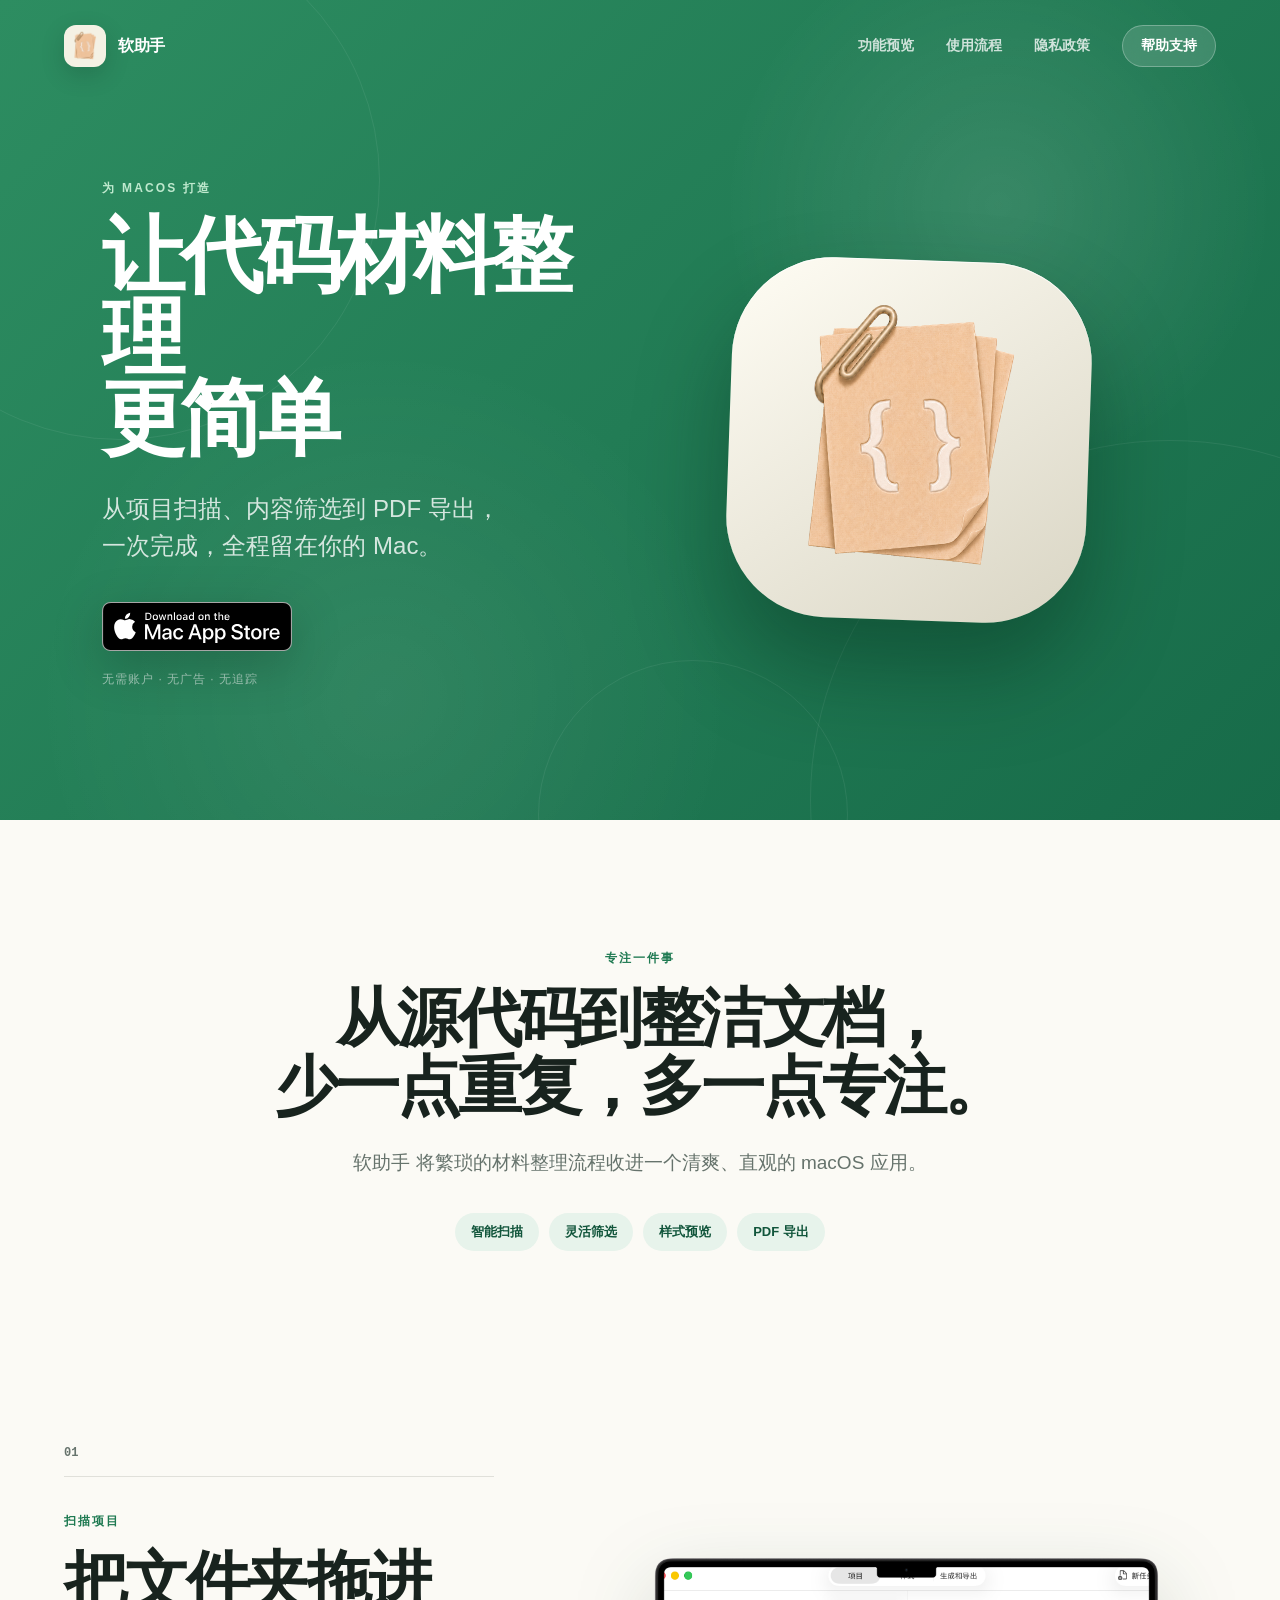
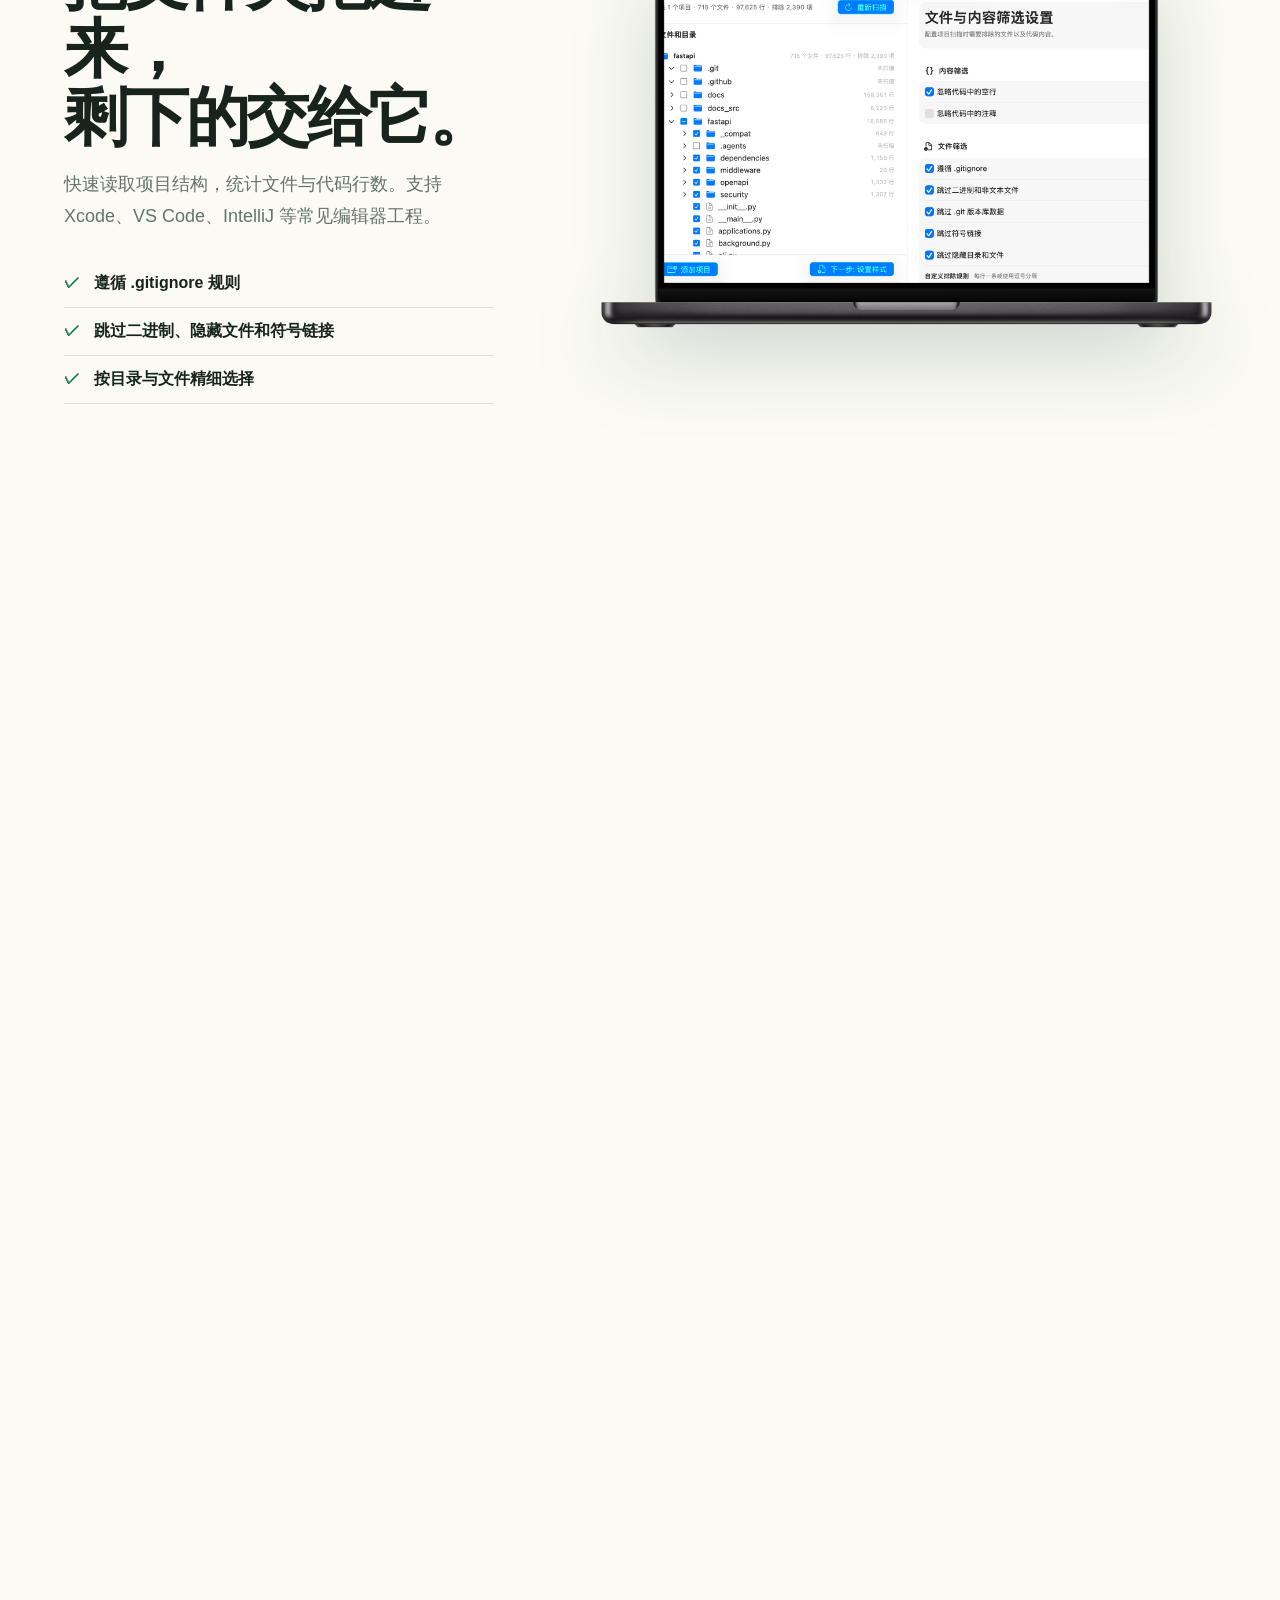
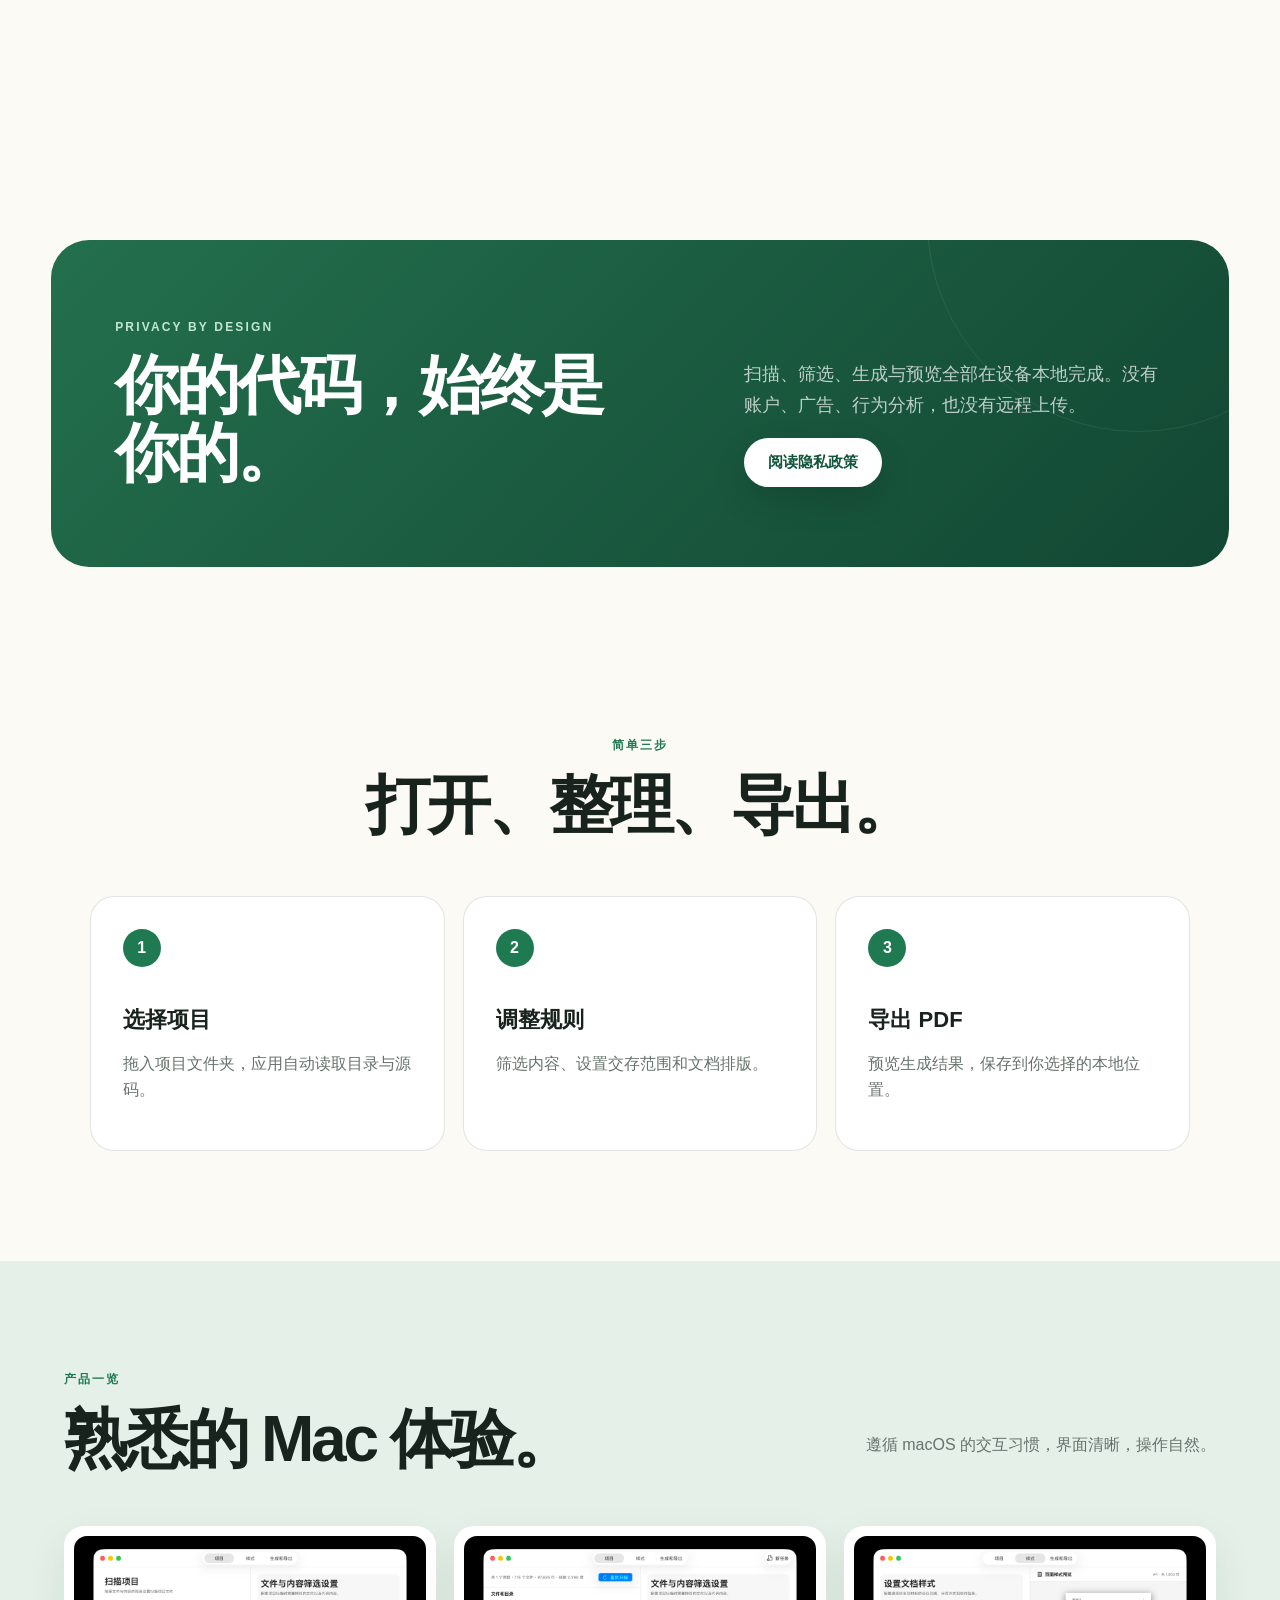
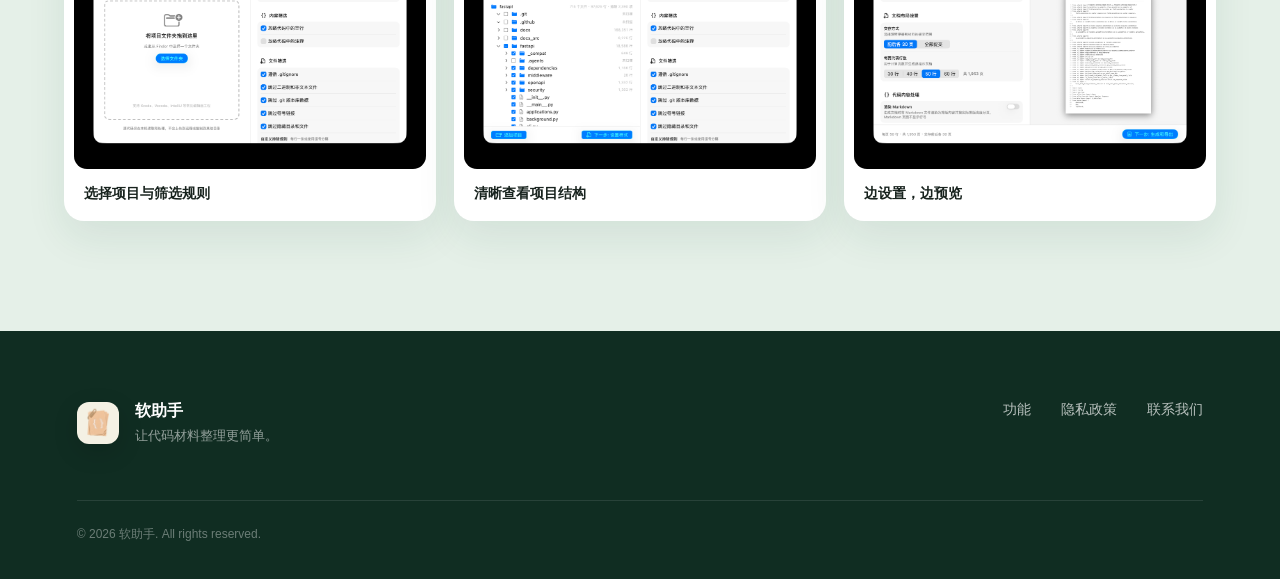
==== index.html @ 882a8e57 "first commit" ====
<!doctype html>
<html lang="zh-CN">
<head>
  <meta charset="utf-8">
  <meta name="viewport" content="width=device-width, initial-scale=1">
  <meta name="description" content="软助手 是一款在 Mac 本地扫描代码项目、整理文档样式并导出 PDF 的效率工具。">
  <meta name="theme-color" content="#1f7a52">
  <title>软助手 — 让代码材料整理更简单</title>
  <link rel="icon" href="assets/app-icon.svg" type="image/svg+xml">
  <link rel="stylesheet" href="styles.css">
</head>
<body>
  <header class="site-header">
    <a class="brand" href="index.html" aria-label="软助手 首页">
      <span class="brand-mark"><img src="assets/app-icon.svg" alt=""></span>
      <span>软助手</span>
    </a>
    <button class="nav-toggle" type="button" aria-expanded="false" aria-controls="site-nav" aria-label="打开导航"><span></span><span></span></button>
    <nav id="site-nav" class="site-nav" aria-label="主导航">
      <a href="#features">功能预览</a>
      <a href="#workflow">使用流程</a>
      <a href="privacy.html">隐私政策</a>
      <a class="nav-cta" href="#experience">帮助支持</a>
    </nav>
  </header>

  <main>
    <section class="hero">
      <div class="orb orb-one"></div><div class="orb orb-two"></div><div class="orb orb-three"></div>
      <div class="hero-copy reveal">
        <p class="eyebrow light">为 macOS 打造</p>
        <h1>让代码材料整理<br>更简单</h1>
        <p class="hero-lead">从项目扫描、内容筛选到 PDF 导出，<br>一次完成，全程留在你的 Mac。</p>
        <div class="hero-actions">
          <span class="app-store-badge" aria-label="Download on the Mac App Store">
            <img src="assets/Download_on_the_Mac_App_Store_Badge_US-UK_RGB_blk_092917.svg" alt="Download on the Mac App Store">
          </span>
        </div>
        <p class="hero-note">无需账户 · 无广告 · 无追踪</p>
      </div>
      <div class="hero-product reveal">
        <div class="icon-stage">
          <img src="assets/app-icon.svg" alt="软助手 App 图标">
        </div>
      </div>
    </section>

    <section class="intro" id="features">
      <p class="eyebrow">专注一件事</p>
      <h2>从源代码到整洁文档，<br>少一点重复，多一点专注。</h2>
      <p>软助手 将繁琐的材料整理流程收进一个清爽、直观的 macOS 应用。</p>
      <div class="pill-row" aria-label="核心能力">
        <span>智能扫描</span><span>灵活筛选</span><span>样式预览</span><span>PDF 导出</span>
      </div>
    </section>

    <section class="feature feature-scan reveal">
      <div class="feature-copy">
        <span class="feature-number">01</span>
        <p class="eyebrow">扫描项目</p>
        <h2>把文件夹拖进来，<br>剩下的交给它。</h2>
        <p>快速读取项目结构，统计文件与代码行数。支持 Xcode、VS Code、IntelliJ 等常见编辑器工程。</p>
        <ul class="check-list">
          <li>遵循 .gitignore 规则</li>
          <li>跳过二进制、隐藏文件和符号链接</li>
          <li>按目录与文件精细选择</li>
        </ul>
      </div>
      <div class="app-shot tilted-right">
        <img class="macbook-frame" src="assets/macbook-pro-space-black.png" alt="" aria-hidden="true" loading="lazy">
        <div class="macbook-screen"><img src="assets/project-tree.png" alt="软助手 项目扫描与文件筛选界面" loading="lazy"></div>
      </div>
    </section>

    <section class="feature feature-style reveal">
      <div class="app-shot tilted-left">
        <img class="macbook-frame" src="assets/macbook-pro-space-black.png" alt="" aria-hidden="true" loading="lazy">
        <div class="macbook-screen"><img src="assets/style-preview.png" alt="软助手 文档样式设置与页面预览界面" loading="lazy"></div>
      </div>
      <div class="feature-copy">
        <span class="feature-number">02</span>
        <p class="eyebrow">设置样式</p>
        <h2>每一页，都按你的方式呈现。</h2>
        <p>设置交存范围、每页代码行数和 Markdown 渲染方式，页面预览会随设置同步更新。</p>
        <div class="mini-grid"><div><b>30 / 40 / 50 / 60</b><span>每页代码行数</span></div><div><b>实时</b><span>页面样式预览</span></div></div>
      </div>
    </section>

    <section class="feature feature-export reveal" id="experience">
      <div class="feature-copy">
        <span class="feature-number">03</span>
        <p class="eyebrow">生成与导出</p>
        <h2>预览确认，<br>然后轻松交付。</h2>
        <p>生成完整文档后逐页检查，自定义文件名与保存位置，把整理好的代码材料导出为 PDF。</p>
        <a class="button button-dark" href="#workflow">查看完整流程</a>
      </div>
      <div class="app-shot tilted-right">
        <img class="macbook-frame" src="assets/macbook-pro-space-black.png" alt="" aria-hidden="true" loading="lazy">
        <div class="macbook-screen"><img src="assets/pdf-export.png" alt="软助手 PDF 预览与导出界面" loading="lazy"></div>
      </div>
    </section>

    <section class="privacy-band reveal">
      <div><p class="eyebrow light">Privacy by design</p><h2>你的代码，始终是你的。</h2></div>
      <div><p>扫描、筛选、生成与预览全部在设备本地完成。没有账户、广告、行为分析，也没有远程上传。</p><a class="button button-light" href="privacy.html">阅读隐私政策</a></div>
    </section>

    <section class="workflow" id="workflow">
      <p class="eyebrow">简单三步</p><h2>打开、整理、导出。</h2>
      <div class="steps">
        <article><span>1</span><h3>选择项目</h3><p>拖入项目文件夹，应用自动读取目录与源码。</p></article>
        <article><span>2</span><h3>调整规则</h3><p>筛选内容、设置交存范围和文档排版。</p></article>
        <article><span>3</span><h3>导出 PDF</h3><p>预览生成结果，保存到你选择的本地位置。</p></article>
      </div>
    </section>

    <section class="gallery reveal">
      <div class="gallery-heading"><div><p class="eyebrow">产品一览</p><h2>熟悉的 Mac 体验。</h2></div><p>遵循 macOS 的交互习惯，界面清晰，操作自然。</p></div>
      <div class="gallery-grid">
        <figure><img src="assets/project-picker.png" alt="项目文件夹选择界面" loading="lazy"><figcaption>选择项目与筛选规则</figcaption></figure>
        <figure><img src="assets/project-tree.png" alt="项目文件树界面" loading="lazy"><figcaption>清晰查看项目结构</figcaption></figure>
        <figure><img src="assets/style-preview.png" alt="文档样式预览界面" loading="lazy"><figcaption>边设置，边预览</figcaption></figure>
      </div>
    </section>
  </main>

  <footer>
    <div class="footer-brand"><span class="brand-mark"><img src="assets/app-icon.svg" alt=""></span><div><b>软助手</b><span>让代码材料整理更简单。</span></div></div>
    <div class="footer-links"><a href="#features">功能</a><a href="privacy.html">隐私政策</a><a href="mailto:请填写开发者联系邮箱">联系我们</a></div>
    <p class="copyright">© 2026 软助手. All rights reserved.</p>
  </footer>
  <script src="script.js"></script>
</body>
</html>
---- styles.css ----
:root{--green:#1f7a52;--green-deep:#11553b;--green-pale:#e7f3eb;--ink:#18231e;--muted:#66736c;--paper:#fbfaf5;--cream:#f2efdf;--line:rgba(24,35,30,.12);--shadow:0 28px 80px rgba(18,53,38,.16)}
*{box-sizing:border-box}html{scroll-behavior:smooth}body{margin:0;color:var(--ink);background:var(--paper);font-family:-apple-system,BlinkMacSystemFont,"SF Pro Display","PingFang SC","Noto Sans SC",sans-serif;-webkit-font-smoothing:antialiased}a{color:inherit;text-decoration:none}img{display:block;max-width:100%}.site-header{position:absolute;z-index:20;top:0;left:0;width:100%;height:92px;padding:0 max(5vw,28px);display:flex;align-items:center;justify-content:space-between;color:#fff}.brand{display:flex;align-items:center;gap:12px;font-weight:750;letter-spacing:-.02em}.brand-mark{width:42px;height:42px;border-radius:12px;background:#f4f1e4;display:grid;place-items:center;box-shadow:0 8px 24px rgba(0,0,0,.15);overflow:hidden}.brand-mark img{width:38px;height:38px}.site-nav{display:flex;align-items:center;gap:32px;font-size:14px;font-weight:600}.site-nav>a:not(.nav-cta){opacity:.78;transition:.2s}.site-nav>a:hover{opacity:1}.nav-cta{padding:11px 18px;background:rgba(255,255,255,.14);border:1px solid rgba(255,255,255,.28);border-radius:999px;backdrop-filter:blur(10px)}.nav-toggle{display:none;background:none;border:0;padding:8px}.nav-toggle span{display:block;width:24px;height:2px;margin:6px;background:currentColor}.hero{min-height:820px;position:relative;overflow:hidden;background:linear-gradient(135deg,#2d8d61,#176b49);color:#fff;display:grid;grid-template-columns:1fr 1fr;align-items:center;padding:145px max(8vw,40px) 85px}.hero:before{content:"";position:absolute;inset:0;background:radial-gradient(circle at 78% 25%,rgba(255,255,255,.12),transparent 24%),radial-gradient(circle at 30% 85%,rgba(255,255,255,.08),transparent 32%);opacity:.9}.orb{position:absolute;border:1px solid rgba(255,255,255,.07);border-radius:50%}.orb-one{width:520px;height:520px;left:-140px;top:-80px}.orb-two{width:720px;height:720px;right:-250px;bottom:-340px}.orb-three{width:310px;height:310px;left:42%;bottom:-150px}.hero-copy,.hero-product{position:relative;z-index:2}.eyebrow{text-transform:uppercase;letter-spacing:.18em;color:var(--green);font-size:12px;font-weight:800;margin:0 0 18px}.eyebrow.light{color:#bfe9ce}.hero h1{font-size:clamp(58px,6.5vw,96px);line-height:.98;letter-spacing:-.065em;margin:0 0 30px}.hero-lead{font-size:clamp(18px,2vw,24px);line-height:1.55;color:rgba(255,255,255,.8);margin:0}.hero-actions{display:flex;align-items:center;gap:24px;margin-top:38px}.button{display:inline-flex;align-items:center;justify-content:center;padding:15px 24px;border-radius:999px;font-size:15px;font-weight:750;transition:transform .2s,box-shadow .2s}.button:hover{transform:translateY(-2px)}.button-light{background:#fff;color:var(--green-deep);box-shadow:0 14px 34px rgba(0,0,0,.13)}.button-dark{background:var(--ink);color:#fff;margin-top:28px}.text-link{font-weight:700}.hero-note{margin-top:20px;font-size:12px;letter-spacing:.08em;color:rgba(255,255,255,.55)}.hero-product{min-height:510px;display:grid;place-items:center}.icon-stage{width:min(32vw,360px);aspect-ratio:1;border-radius:28%;background:linear-gradient(145deg,#fffdf4,#d9d5c4);box-shadow:0 50px 90px rgba(0,38,20,.38),inset 0 1px 0 rgba(255,255,255,.8);overflow:hidden;transform:rotate(2deg)}.icon-stage img{width:100%;height:100%;object-fit:cover}.floating-card{position:absolute;background:rgba(255,255,255,.92);color:var(--ink);padding:16px 20px;border-radius:16px;box-shadow:0 18px 50px rgba(0,38,20,.25);backdrop-filter:blur(12px);display:flex;flex-direction:column;gap:4px}.floating-card b{font-size:14px}.floating-card span{font-size:12px;color:var(--muted)}.card-one{left:1%;top:16%}.card-two{right:-2%;bottom:13%}.intro{text-align:center;padding:130px 24px 90px;max-width:1000px;margin:auto}.intro h2,.feature h2,.workflow h2,.gallery h2,.privacy-band h2{font-size:clamp(38px,5vw,68px);line-height:1.06;letter-spacing:-.05em;margin:0}.intro>p:not(.eyebrow){max-width:650px;margin:26px auto;color:var(--muted);font-size:19px;line-height:1.7}.pill-row{display:flex;justify-content:center;gap:10px;flex-wrap:wrap;margin-top:34px}.pill-row span{padding:10px 16px;background:var(--green-pale);border-radius:999px;color:var(--green-deep);font-size:13px;font-weight:700}.feature{max-width:1440px;margin:0 auto;padding:105px max(5vw,35px);display:grid;grid-template-columns:.82fr 1.18fr;gap:8vw;align-items:center;overflow:hidden}.feature-style{grid-template-columns:1.18fr .82fr;background:#f1eee2;max-width:none;padding-left:max(5vw,calc((100vw - 1440px)/2 + 5vw));padding-right:max(5vw,calc((100vw - 1440px)/2 + 5vw))}.feature-copy{max-width:520px}.feature-number{font:600 12px ui-monospace,monospace;color:var(--muted);display:block;border-bottom:1px solid var(--line);padding-bottom:16px;margin-bottom:36px}.feature-copy>p:not(.eyebrow){color:var(--muted);font-size:18px;line-height:1.75}.check-list{list-style:none;padding:0;margin:28px 0 0}.check-list li{padding:13px 0 13px 30px;border-bottom:1px solid var(--line);font-weight:650;position:relative}.check-list li:before{content:"✓";position:absolute;left:0;color:var(--green);font-weight:900}.app-shot{border-radius:28px;overflow:hidden;box-shadow:var(--shadow);background:#000}.app-shot img{width:100%}.tilted-right{transform:perspective(1400px) rotateY(-5deg) rotateZ(1deg)}.tilted-left{transform:perspective(1400px) rotateY(5deg) rotateZ(-1deg)}.mini-grid{display:grid;grid-template-columns:1fr 1fr;gap:12px;margin-top:28px}.mini-grid div{background:rgba(255,255,255,.65);border:1px solid rgba(24,35,30,.06);border-radius:18px;padding:20px}.mini-grid b,.mini-grid span{display:block}.mini-grid b{font-size:18px}.mini-grid span{color:var(--muted);font-size:13px;margin-top:6px}.privacy-band{margin:60px max(4vw,20px);border-radius:38px;background:linear-gradient(135deg,#236f4d,#124733);color:#fff;padding:80px max(5vw,40px);display:grid;grid-template-columns:1fr .8fr;gap:8vw;align-items:end;position:relative;overflow:hidden}.privacy-band:after{content:"";position:absolute;width:420px;height:420px;border:1px solid rgba(255,255,255,.08);border-radius:50%;right:-120px;top:-230px}.privacy-band p:not(.eyebrow){color:rgba(255,255,255,.72);font-size:18px;line-height:1.7}.workflow{padding:110px max(7vw,30px);text-align:center}.steps{display:grid;grid-template-columns:repeat(3,1fr);gap:18px;margin:56px auto 0;max-width:1180px}.steps article{text-align:left;padding:32px;border:1px solid var(--line);border-radius:24px;background:#fff}.steps article>span{display:grid;place-items:center;width:38px;height:38px;border-radius:50%;background:var(--green);color:#fff;font-weight:800}.steps h3{font-size:22px;margin:38px 0 10px}.steps p{color:var(--muted);line-height:1.6}.gallery{padding:110px max(5vw,30px);background:#e5f0e8}.gallery-heading{max-width:1320px;margin:auto;display:flex;justify-content:space-between;align-items:end;gap:40px}.gallery-heading>p{max-width:360px;color:var(--muted);line-height:1.7}.gallery-grid{max-width:1320px;margin:52px auto 0;display:grid;grid-template-columns:repeat(3,1fr);gap:18px}.gallery figure{margin:0;background:#fff;padding:10px;border-radius:20px;box-shadow:0 16px 40px rgba(25,83,57,.09)}.gallery figure img{border-radius:13px;background:#000}.gallery figcaption{padding:16px 10px 8px;font-weight:700;font-size:14px}footer{background:#102d22;color:#fff;padding:70px max(6vw,30px) 36px;display:grid;grid-template-columns:1fr auto;gap:55px;align-items:start}.footer-brand{display:flex;align-items:center;gap:16px}.footer-brand div{display:flex;flex-direction:column;gap:5px}.footer-brand div span{color:rgba(255,255,255,.55);font-size:13px}.footer-links{display:flex;gap:30px;color:rgba(255,255,255,.7);font-size:14px}.copyright{grid-column:1/-1;border-top:1px solid rgba(255,255,255,.1);padding-top:25px;margin:0;color:rgba(255,255,255,.38);font-size:12px}.reveal{opacity:0;transform:translateY(22px);transition:opacity .7s ease,transform .7s ease}.reveal.visible{opacity:1;transform:none}
.privacy-page{background:#f0eee5}.solid-header{position:relative;background:#174f39}.back-link{font-size:14px;font-weight:700;opacity:.8}.policy-hero{background:linear-gradient(135deg,#236f4d,#124733);color:#fff;padding:100px max(8vw,30px) 150px}.policy-hero h1{font-size:clamp(52px,7vw,92px);line-height:1;letter-spacing:-.06em;margin:0}.policy-hero>p:last-child{font-size:19px;color:rgba(255,255,255,.68);margin-top:26px}.policy-card{max-width:900px;margin:-75px auto 100px;background:#fff;border-radius:30px;padding:clamp(32px,7vw,80px);box-shadow:0 24px 80px rgba(24,50,39,.13)}.policy-card header{border-bottom:1px solid var(--line);padding-bottom:40px;margin-bottom:40px}.policy-card h2{font-size:clamp(42px,6vw,68px);margin:0;letter-spacing:-.05em}.updated{color:var(--muted)}.policy-card>p,.policy-card section p,.policy-card li{font-size:16px;line-height:1.9;color:#536059}.policy-card section{padding-top:30px;margin-top:30px;border-top:1px solid var(--line)}.policy-card h3{font-size:23px;display:flex;align-items:center;gap:14px}.policy-card h3 span{display:grid;place-items:center;width:34px;height:34px;background:var(--green-pale);color:var(--green);border-radius:10px;font-size:14px}.policy-card li{margin:5px 0}.contact-line{padding:18px 20px;background:var(--green-pale);border-radius:14px;color:var(--green-deep)!important}.contact-line span{font-weight:700}.policy-footer{display:flex;padding-top:32px}.policy-footer p{margin:0;color:rgba(255,255,255,.45);font-size:12px}.policy-footer a{font-weight:700;font-size:14px}
@media(max-width:900px){.site-header{height:76px}.site-nav{position:absolute;display:none;top:68px;left:20px;right:20px;padding:20px;background:#fff;color:var(--ink);border-radius:18px;box-shadow:var(--shadow);flex-direction:column;align-items:stretch;gap:0}.site-nav.open{display:flex}.site-nav a{padding:13px}.nav-toggle{display:block;color:inherit}.hero{grid-template-columns:1fr;text-align:center;padding-top:130px}.hero-actions{justify-content:center}.hero-product{min-height:390px}.icon-stage{width:min(62vw,300px)}.floating-card{text-align:left}.card-one{left:3%}.card-two{right:2%}.feature,.feature-style{grid-template-columns:1fr;padding:80px 24px;gap:55px}.feature-style .app-shot{order:2}.feature-copy{max-width:none}.tilted-right,.tilted-left{transform:none}.privacy-band{grid-template-columns:1fr;padding:58px 28px}.steps,.gallery-grid{grid-template-columns:1fr}.gallery-heading{align-items:start;flex-direction:column}.gallery-grid{max-width:650px}footer{grid-template-columns:1fr}.copyright{grid-column:1}.policy-hero{padding-top:80px}.policy-card{margin-left:18px;margin-right:18px}.policy-footer{flex-direction:row}}
@media(max-width:560px){.brand span:last-child{font-size:14px}.brand-mark{width:36px;height:36px}.hero{min-height:760px;padding-left:20px;padding-right:20px}.hero h1{font-size:52px}.hero-lead br{display:none}.hero-actions{flex-direction:column;gap:18px}.hero-product{min-height:340px}.floating-card{padding:12px 14px}.card-one{top:7%;left:0}.card-two{bottom:6%;right:0}.intro{padding-top:90px}.intro h2,.feature h2,.workflow h2,.gallery h2,.privacy-band h2{font-size:40px}.mini-grid{grid-template-columns:1fr}.footer-links{flex-direction:column;gap:14px}.policy-hero h1{font-size:50px}}
@media(prefers-reduced-motion:reduce){html{scroll-behavior:auto}.reveal{opacity:1;transform:none;transition:none}.button{transition:none}}
.app-store-badge{display:inline-block;width:190px;filter:drop-shadow(0 14px 24px rgba(0,0,0,.2));user-select:none}.app-store-badge img{width:100%;height:auto}
.app-shot{position:relative;aspect-ratio:3860/2540;overflow:visible;border-radius:0;background:transparent;box-shadow:none;filter:drop-shadow(0 28px 40px rgba(18,53,38,.18))}.app-shot .macbook-frame{position:absolute;z-index:2;inset:0;width:100%;height:100%;object-fit:contain;pointer-events:none}.macbook-screen{position:absolute;z-index:1;left:9.95%;top:9.75%;width:80.15%;height:84.05%;overflow:hidden;border-radius:1.5% 1.5% .6% .6%;background:#000}.app-shot .macbook-screen img{position:absolute;left:50%;top:50%;width:100%;height:100%;max-width:none;object-fit:cover;transform:translate(-50%,-50%) scale(1.13)}.app-shot.tilted-right,.app-shot.tilted-left{transform:none}
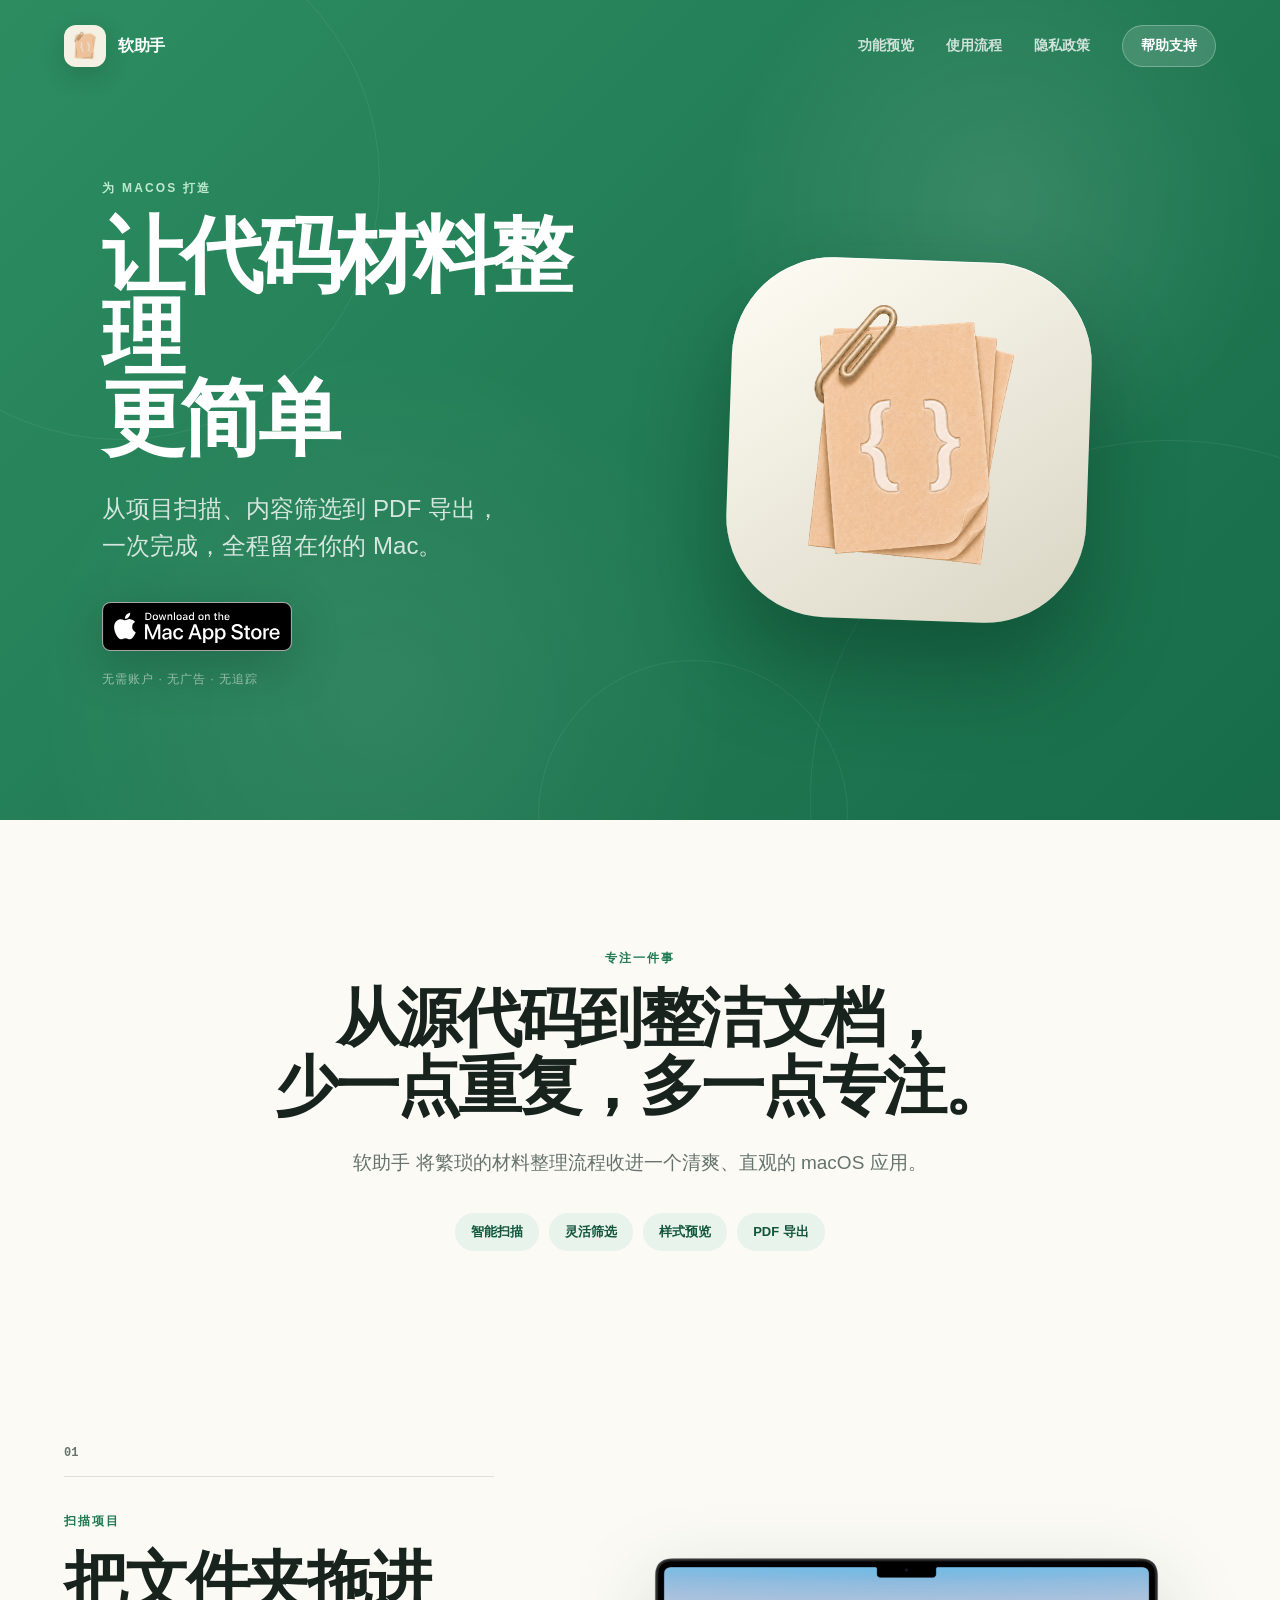
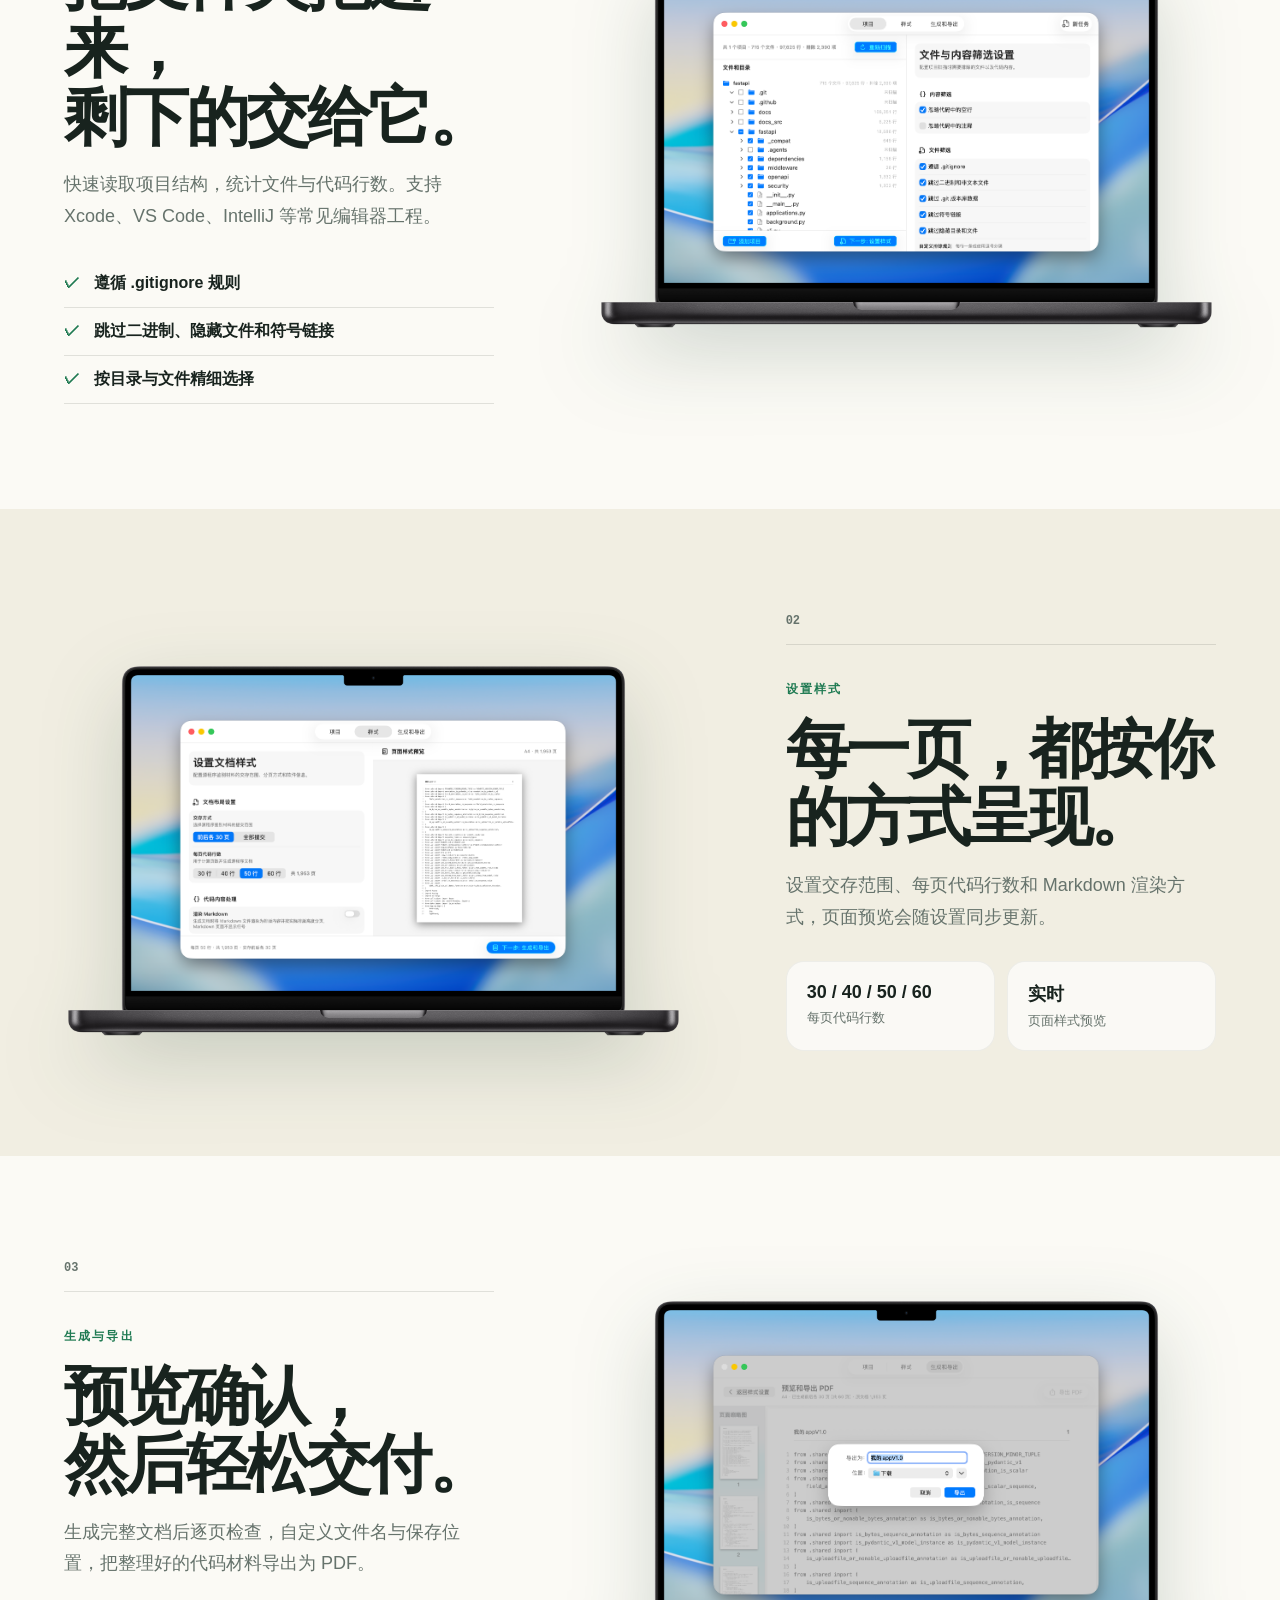
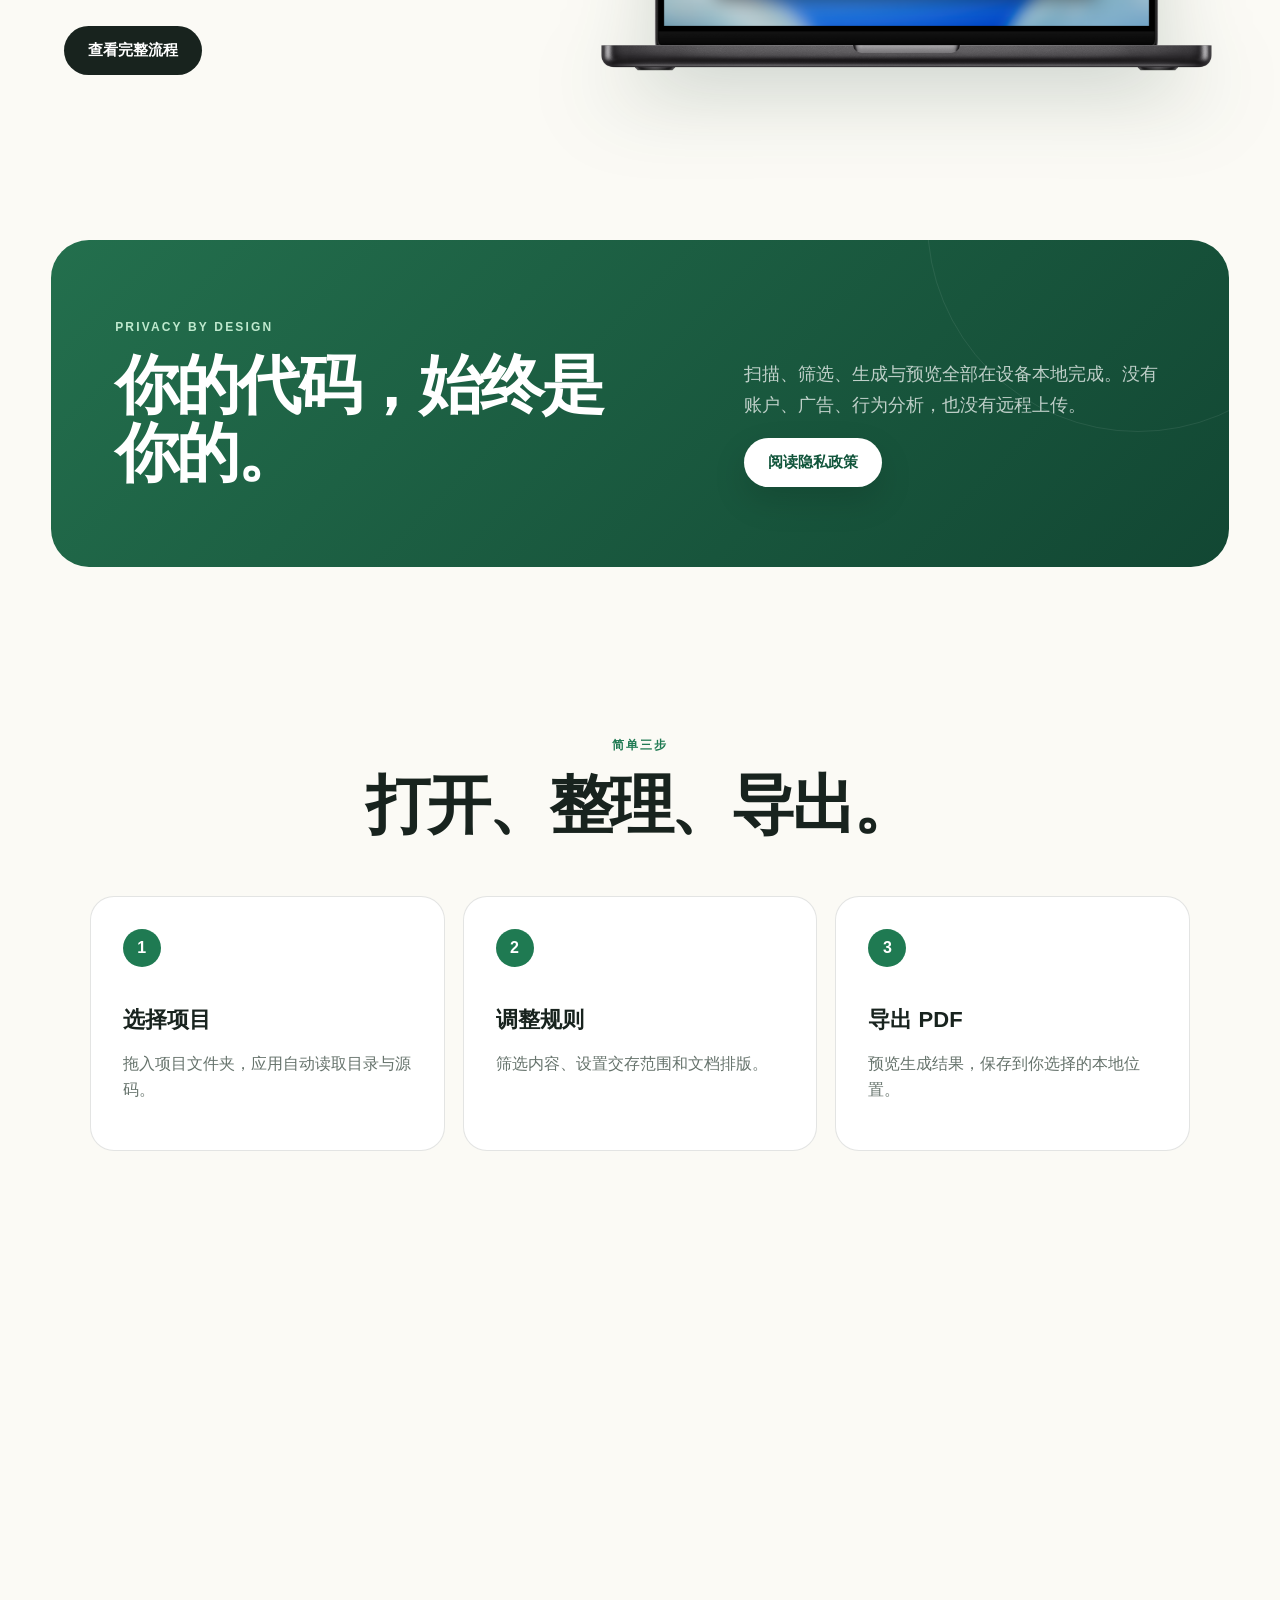
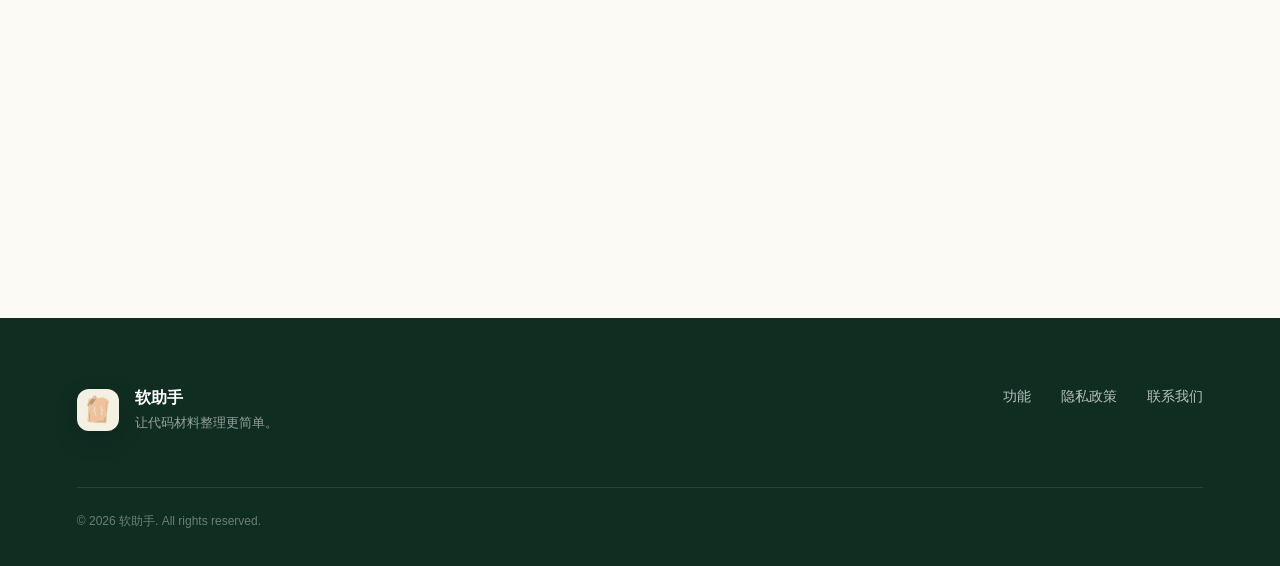
==== commit 56adf788: "opt" ====
--- a/index.html
+++ b/index.html
@@ -20,7 +20,7 @@
       <a href="#features">功能预览</a>
       <a href="#workflow">使用流程</a>
       <a href="privacy.html">隐私政策</a>
-      <a class="nav-cta" href="#experience">帮助支持</a>
+      <a class="nav-cta" href="https://github.com/vegaoqiang/CopyrightAssistantWeb/issues">帮助支持</a>
     </nav>
   </header>
 
--- a/styles.css
+++ b/styles.css
@@ -5,4 +5,4 @@
 @media(max-width:560px){.brand span:last-child{font-size:14px}.brand-mark{width:36px;height:36px}.hero{min-height:760px;padding-left:20px;padding-right:20px}.hero h1{font-size:52px}.hero-lead br{display:none}.hero-actions{flex-direction:column;gap:18px}.hero-product{min-height:340px}.floating-card{padding:12px 14px}.card-one{top:7%;left:0}.card-two{bottom:6%;right:0}.intro{padding-top:90px}.intro h2,.feature h2,.workflow h2,.gallery h2,.privacy-band h2{font-size:40px}.mini-grid{grid-template-columns:1fr}.footer-links{flex-direction:column;gap:14px}.policy-hero h1{font-size:50px}}
 @media(prefers-reduced-motion:reduce){html{scroll-behavior:auto}.reveal{opacity:1;transform:none;transition:none}.button{transition:none}}
 .app-store-badge{display:inline-block;width:190px;filter:drop-shadow(0 14px 24px rgba(0,0,0,.2));user-select:none}.app-store-badge img{width:100%;height:auto}
-.app-shot{position:relative;aspect-ratio:3860/2540;overflow:visible;border-radius:0;background:transparent;box-shadow:none;filter:drop-shadow(0 28px 40px rgba(18,53,38,.18))}.app-shot .macbook-frame{position:absolute;z-index:2;inset:0;width:100%;height:100%;object-fit:contain;pointer-events:none}.macbook-screen{position:absolute;z-index:1;left:9.95%;top:9.75%;width:80.15%;height:84.05%;overflow:hidden;border-radius:1.5% 1.5% .6% .6%;background:#000}.app-shot .macbook-screen img{position:absolute;left:50%;top:50%;width:100%;height:100%;max-width:none;object-fit:cover;transform:translate(-50%,-50%) scale(1.13)}.app-shot.tilted-right,.app-shot.tilted-left{transform:none}
+.app-shot{position:relative;aspect-ratio:3860/2540;overflow:visible;border-radius:0;background:transparent;box-shadow:none;filter:drop-shadow(0 28px 40px rgba(18,53,38,.18))}.app-shot .macbook-frame{position:absolute;z-index:2;inset:0;width:100%;height:100%;object-fit:contain;pointer-events:none}.macbook-screen{position:absolute;z-index:1;left:9.95%;top:9.75%;width:80.15%;height:84.05%;overflow:hidden;border-radius:1.5% 1.5% .6% .6%;background:#000}.app-shot .macbook-screen img{position:absolute;left:50%;top:50%;width:100%;height:100%;max-width:none;object-fit:cover;transform:translate(-50%,-50%)}.app-shot.tilted-right,.app-shot.tilted-left{transform:none}
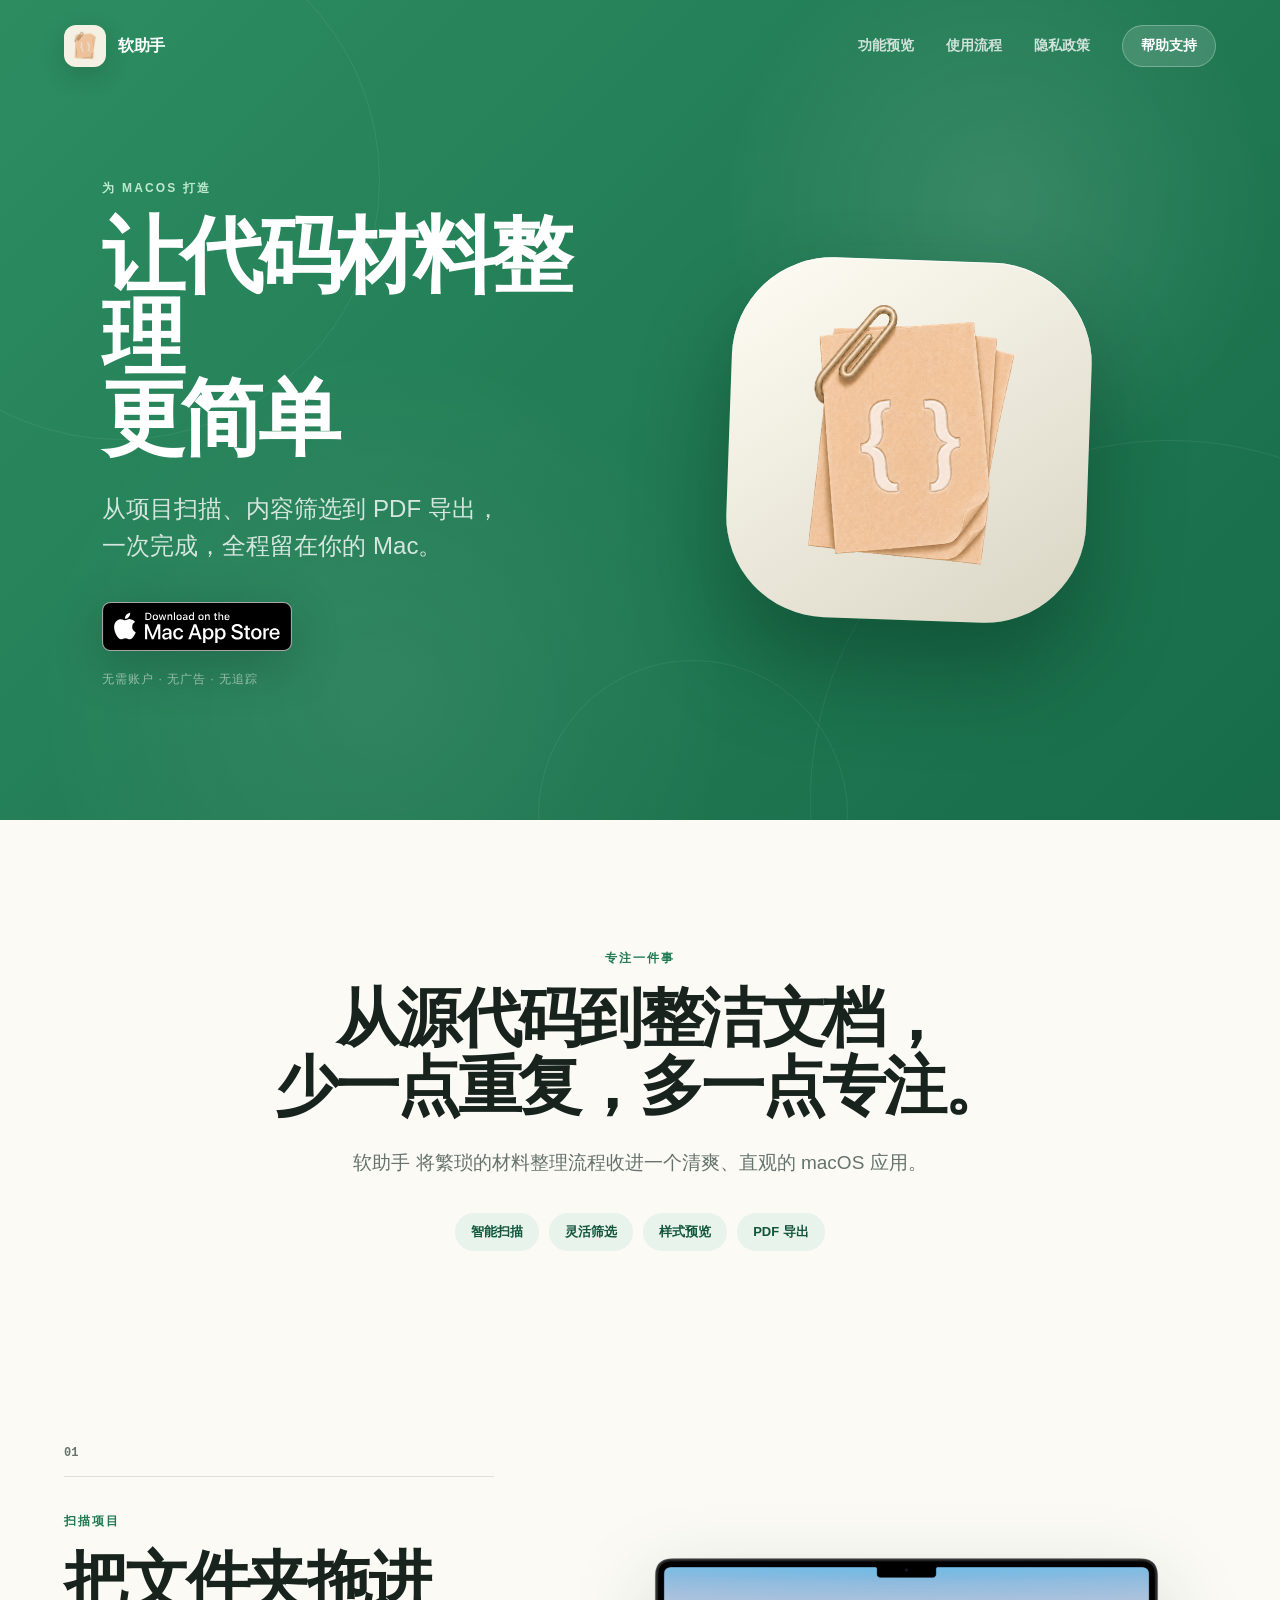
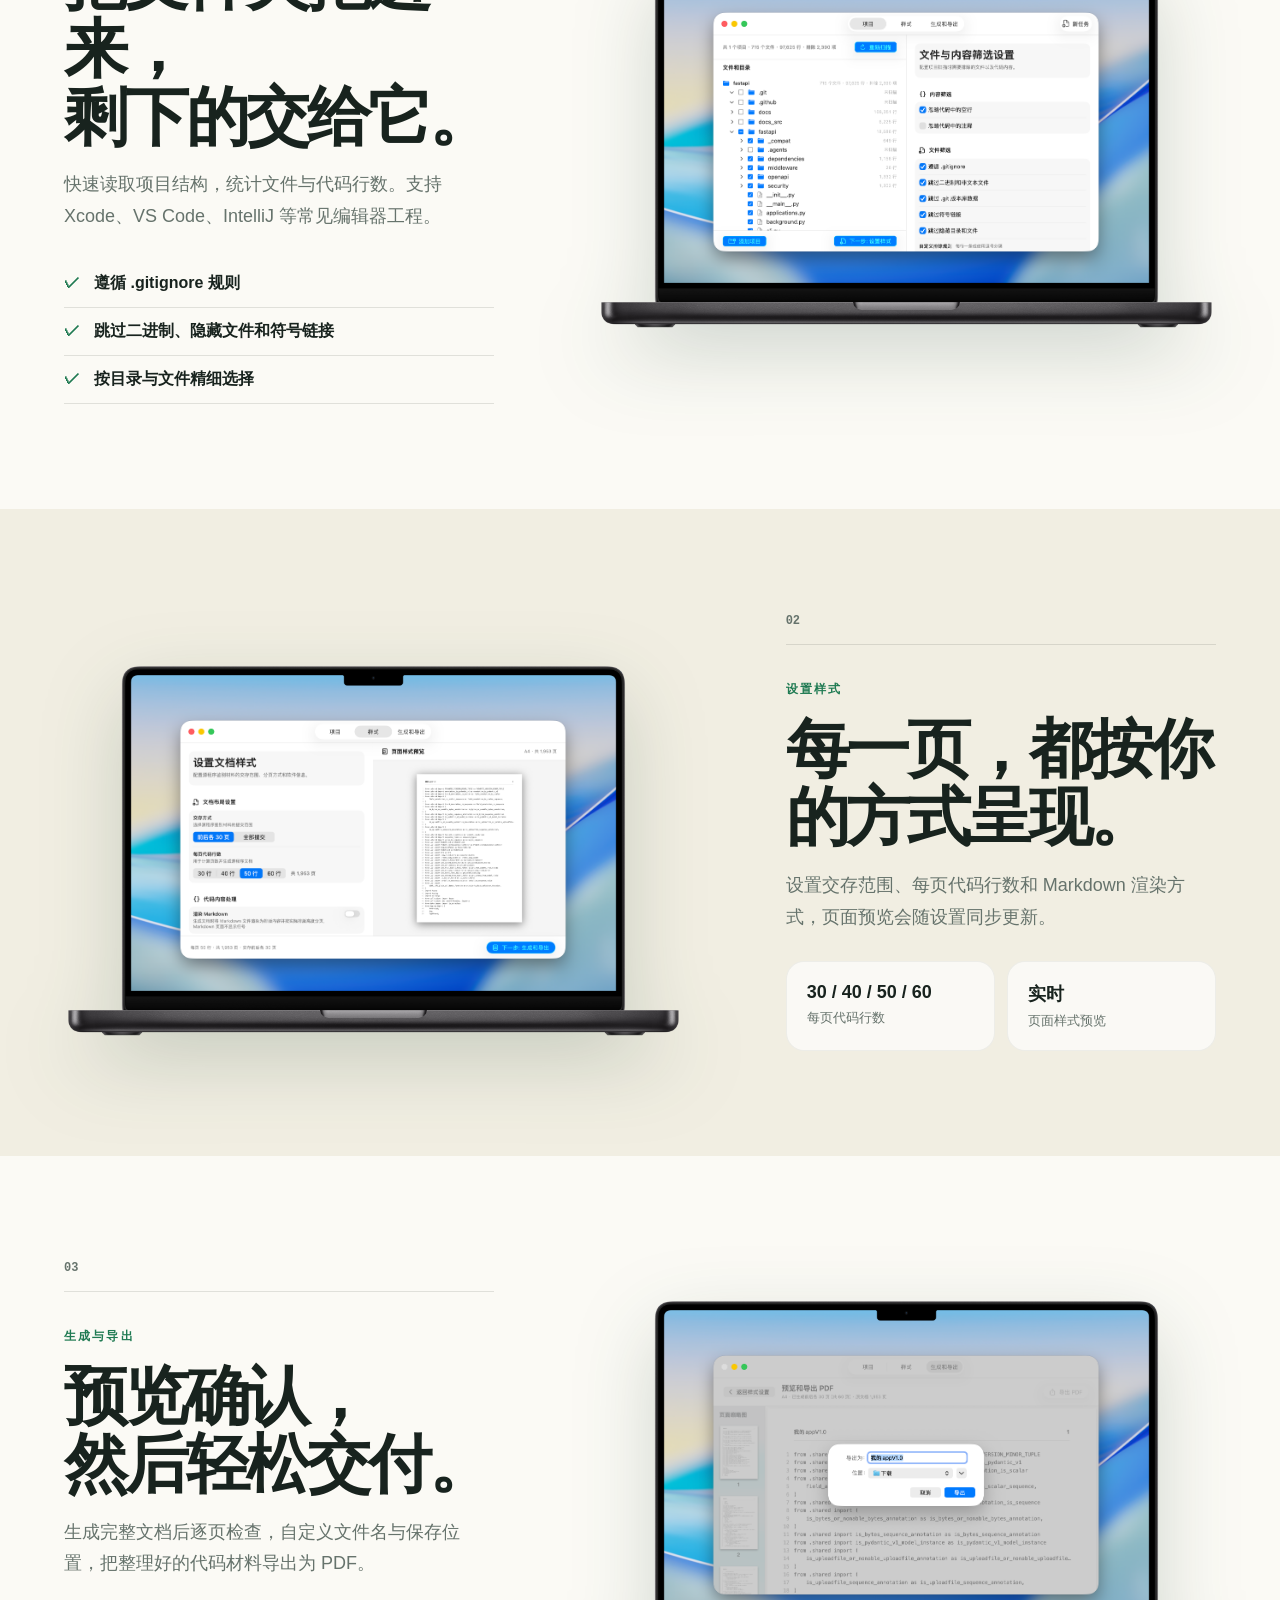
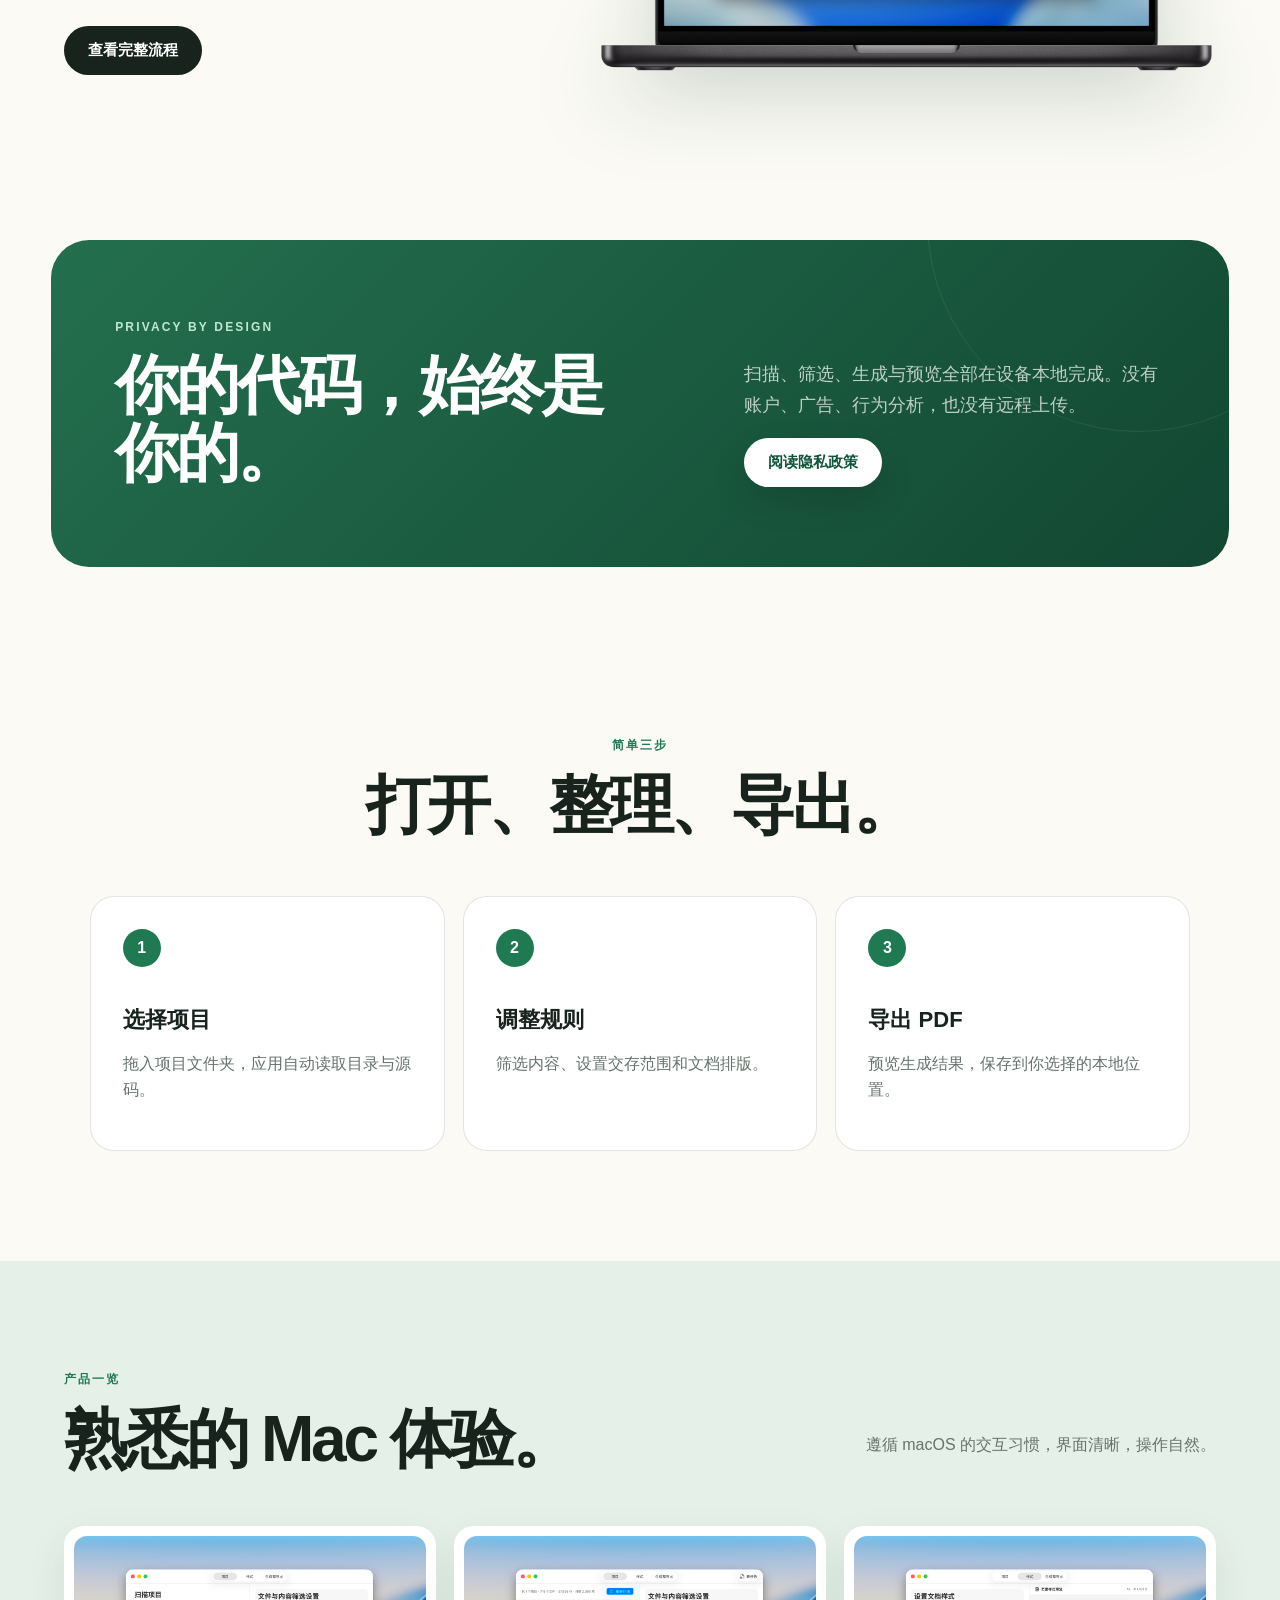
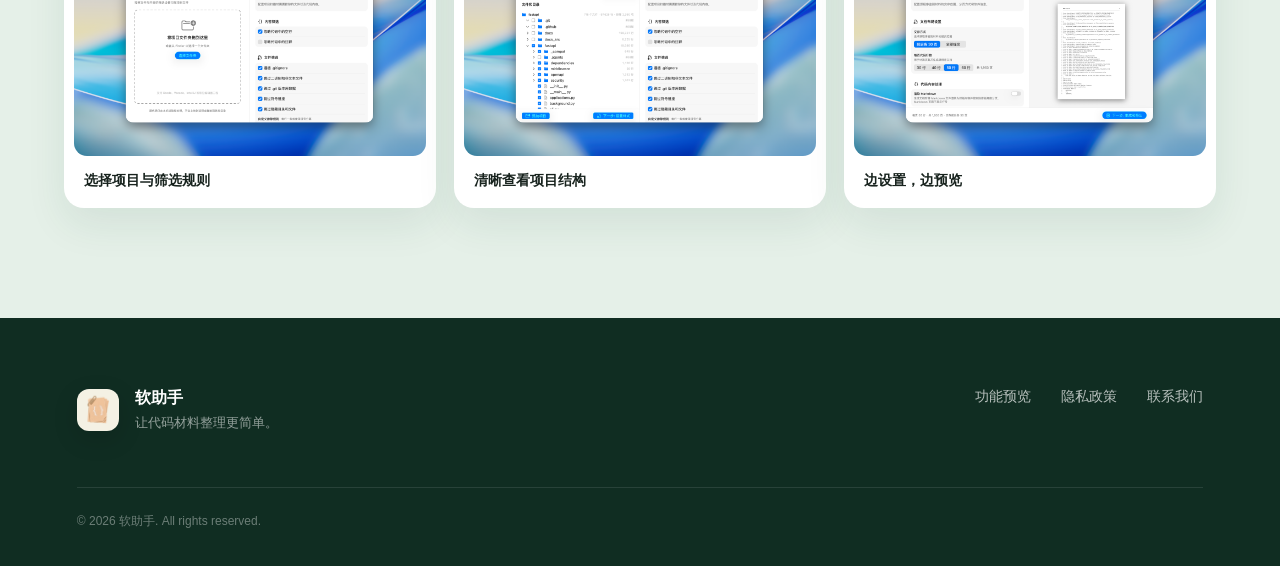
==== commit 3e26e39a: "opt" ====
--- a/index.html
+++ b/index.html
@@ -126,7 +126,7 @@
 
   <footer>
     <div class="footer-brand"><span class="brand-mark"><img src="assets/app-icon.svg" alt=""></span><div><b>软助手</b><span>让代码材料整理更简单。</span></div></div>
-    <div class="footer-links"><a href="#features">功能</a><a href="privacy.html">隐私政策</a><a href="mailto:请填写开发者联系邮箱">联系我们</a></div>
+    <div class="footer-links"><a href="#features">功能预览</a><a href="privacy.html">隐私政策</a><a href="mailto:wobangnainaiganhuo@outlook.com">联系我们</a></div>
     <p class="copyright">© 2026 软助手. All rights reserved.</p>
   </footer>
   <script src="script.js"></script>
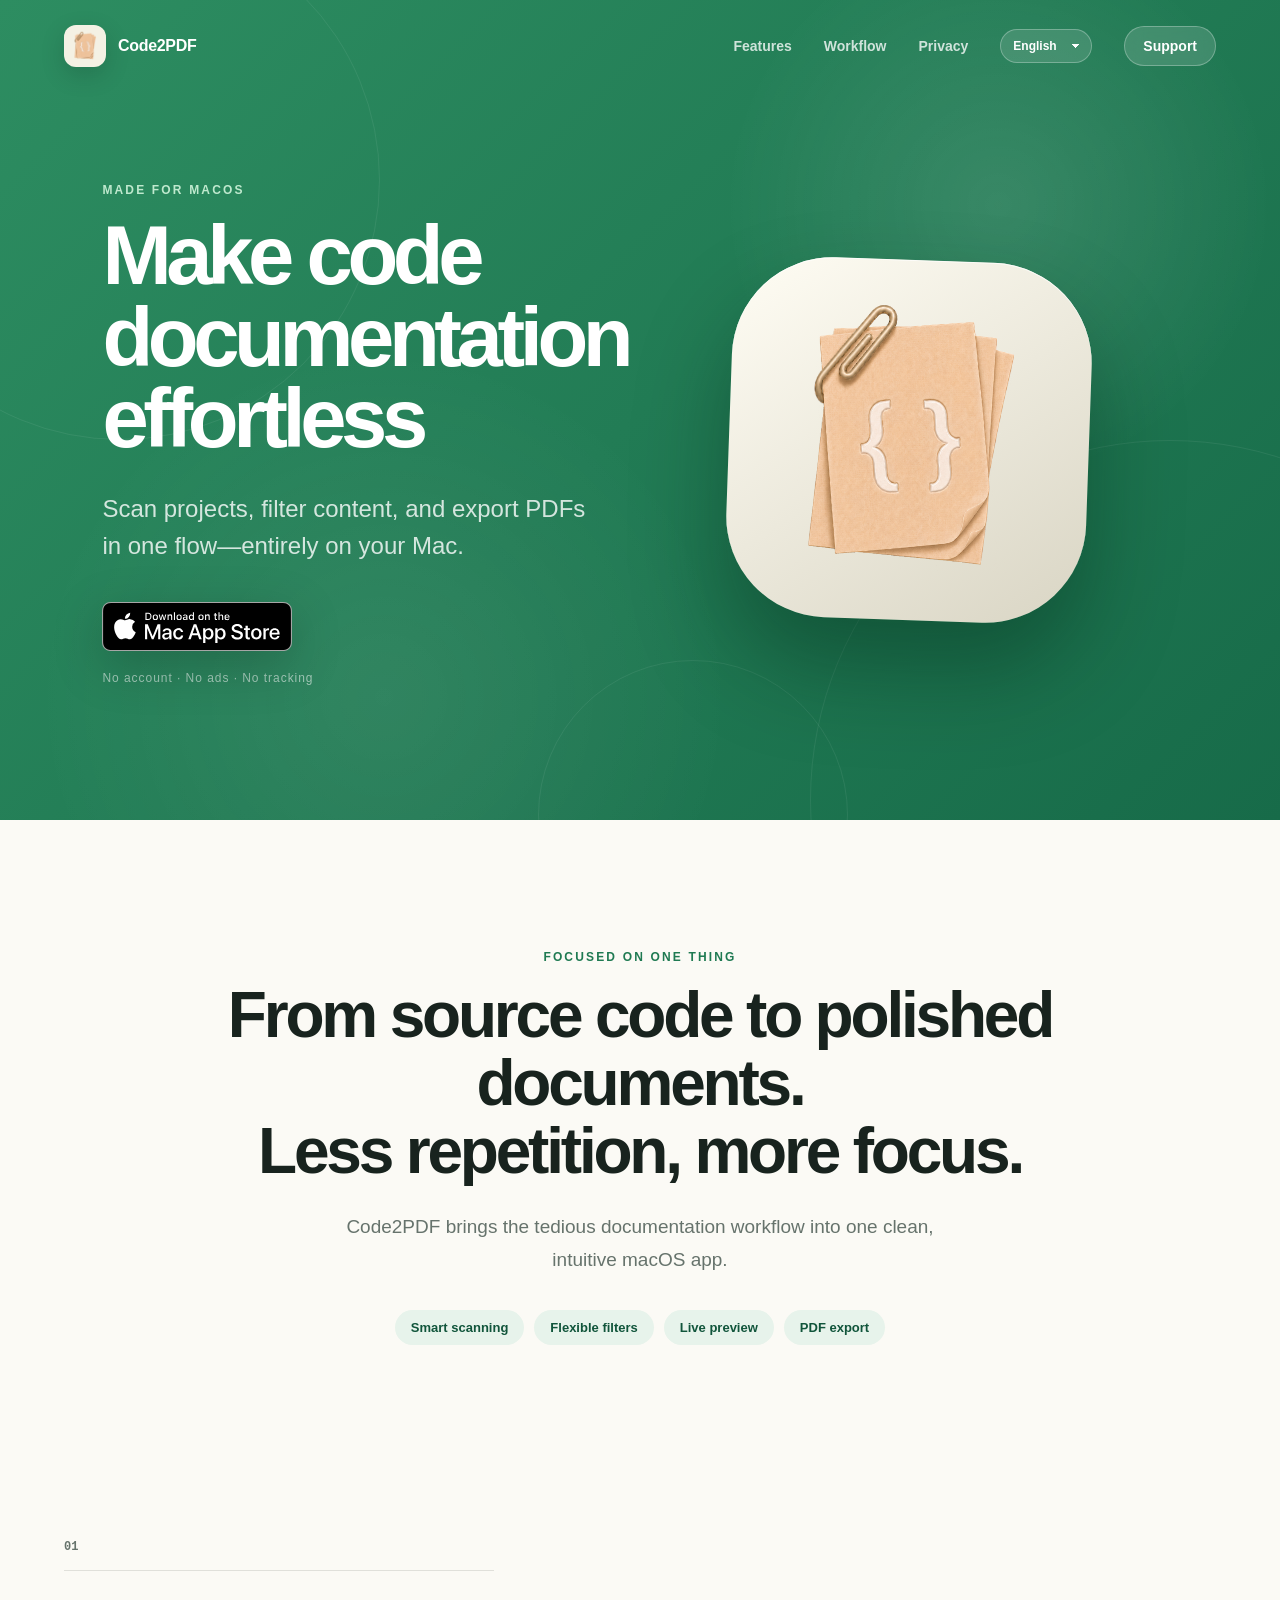
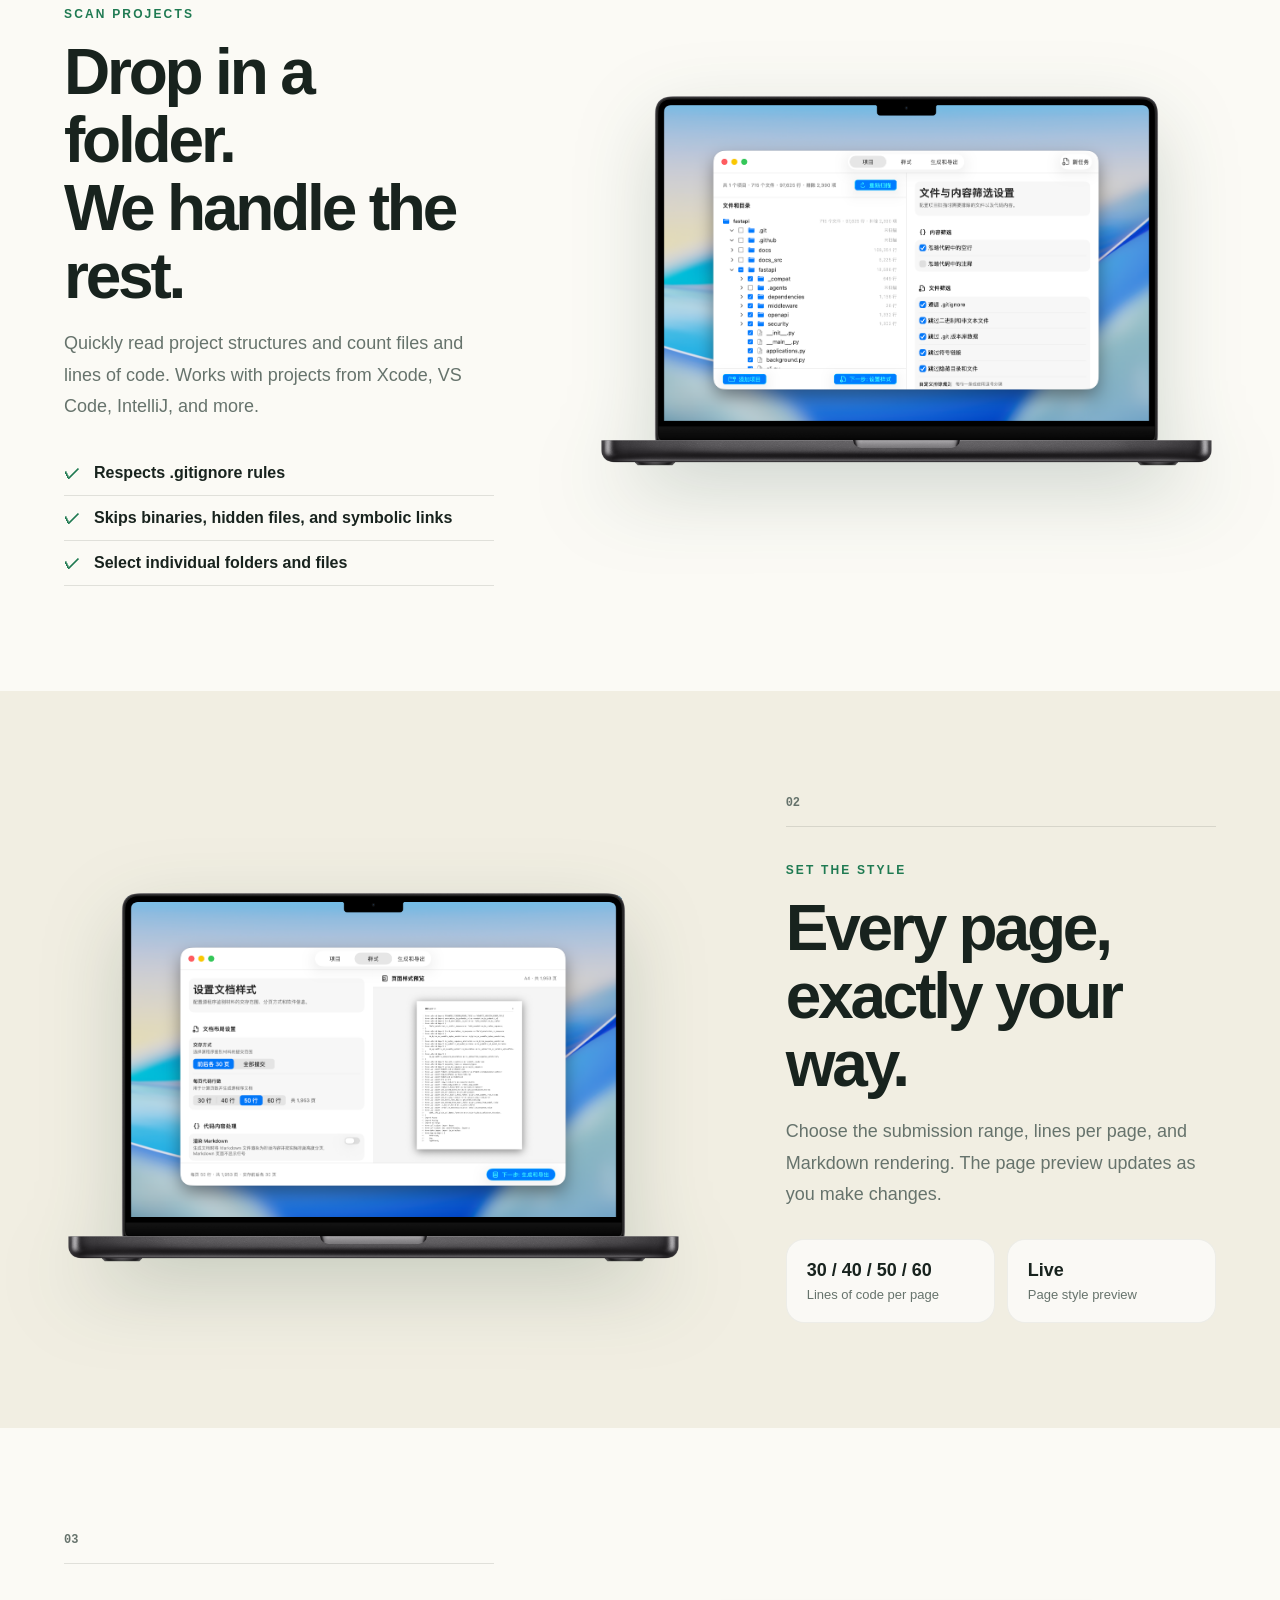
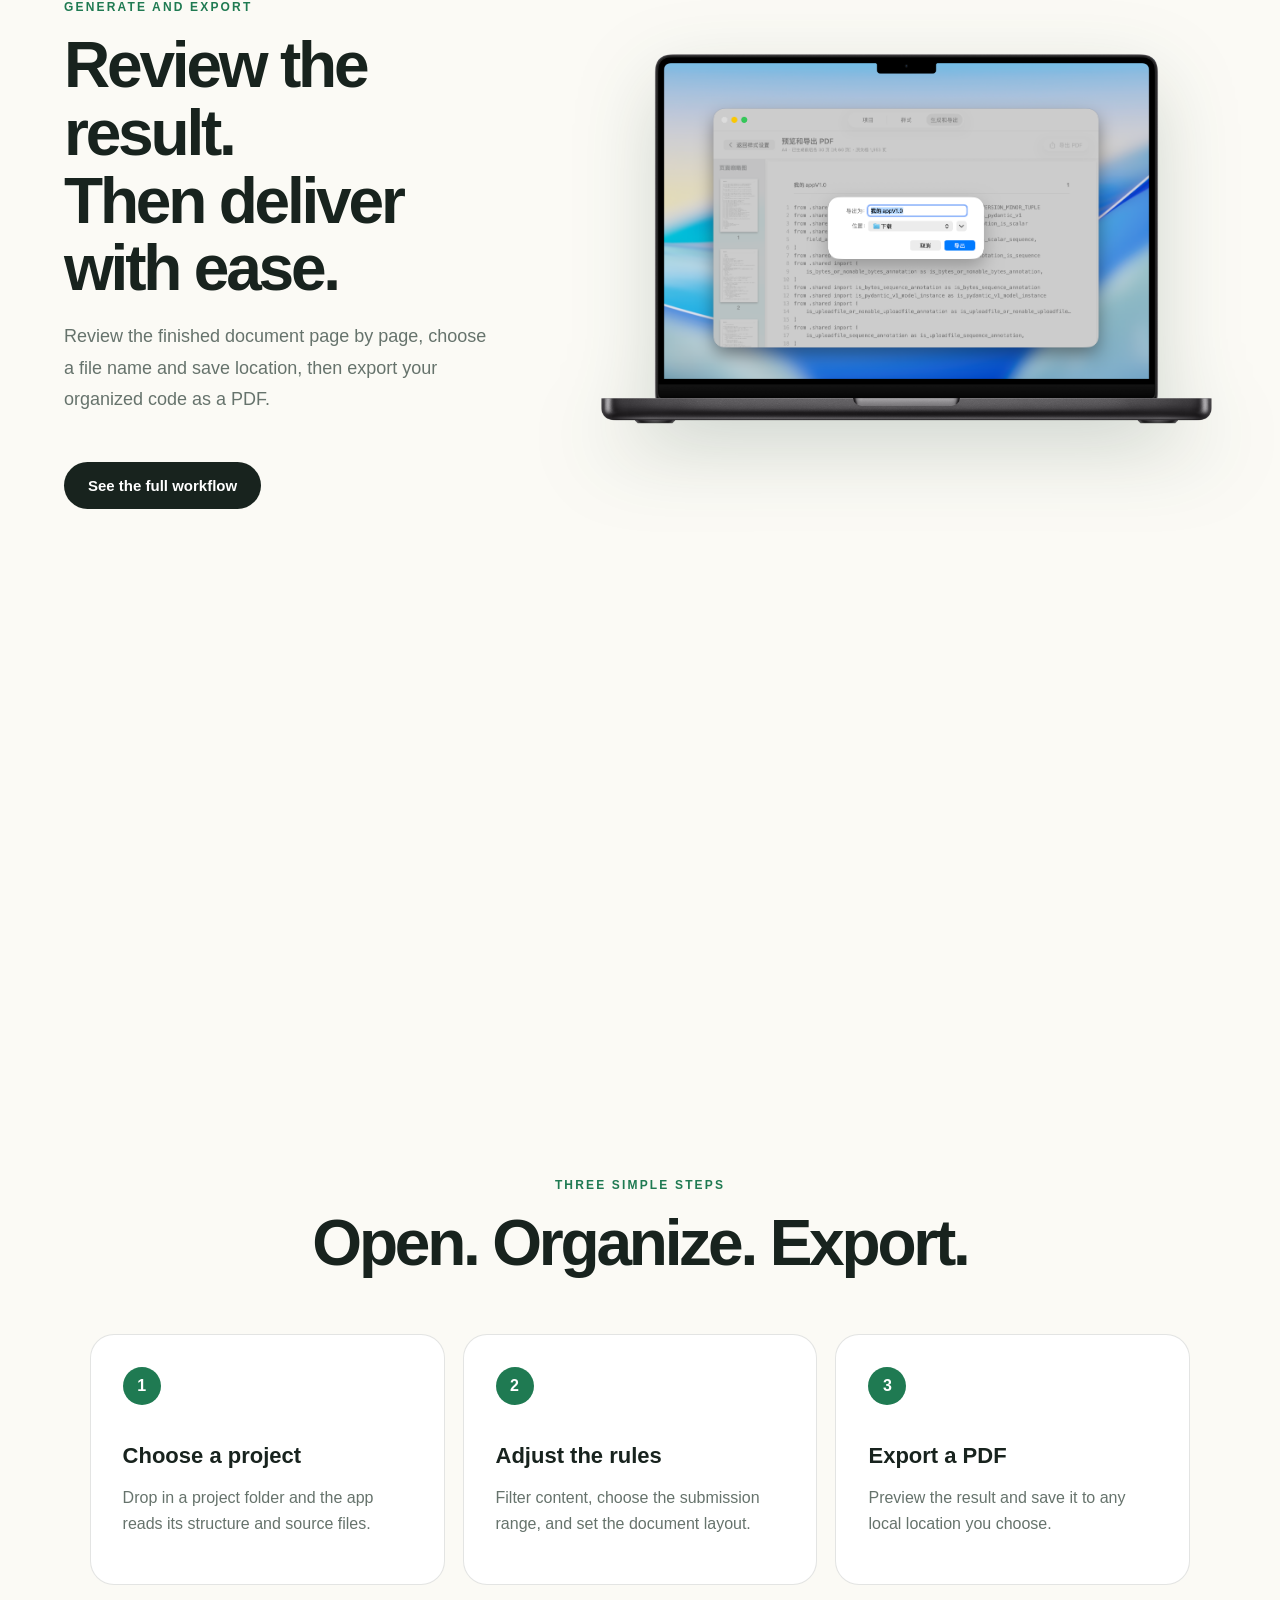
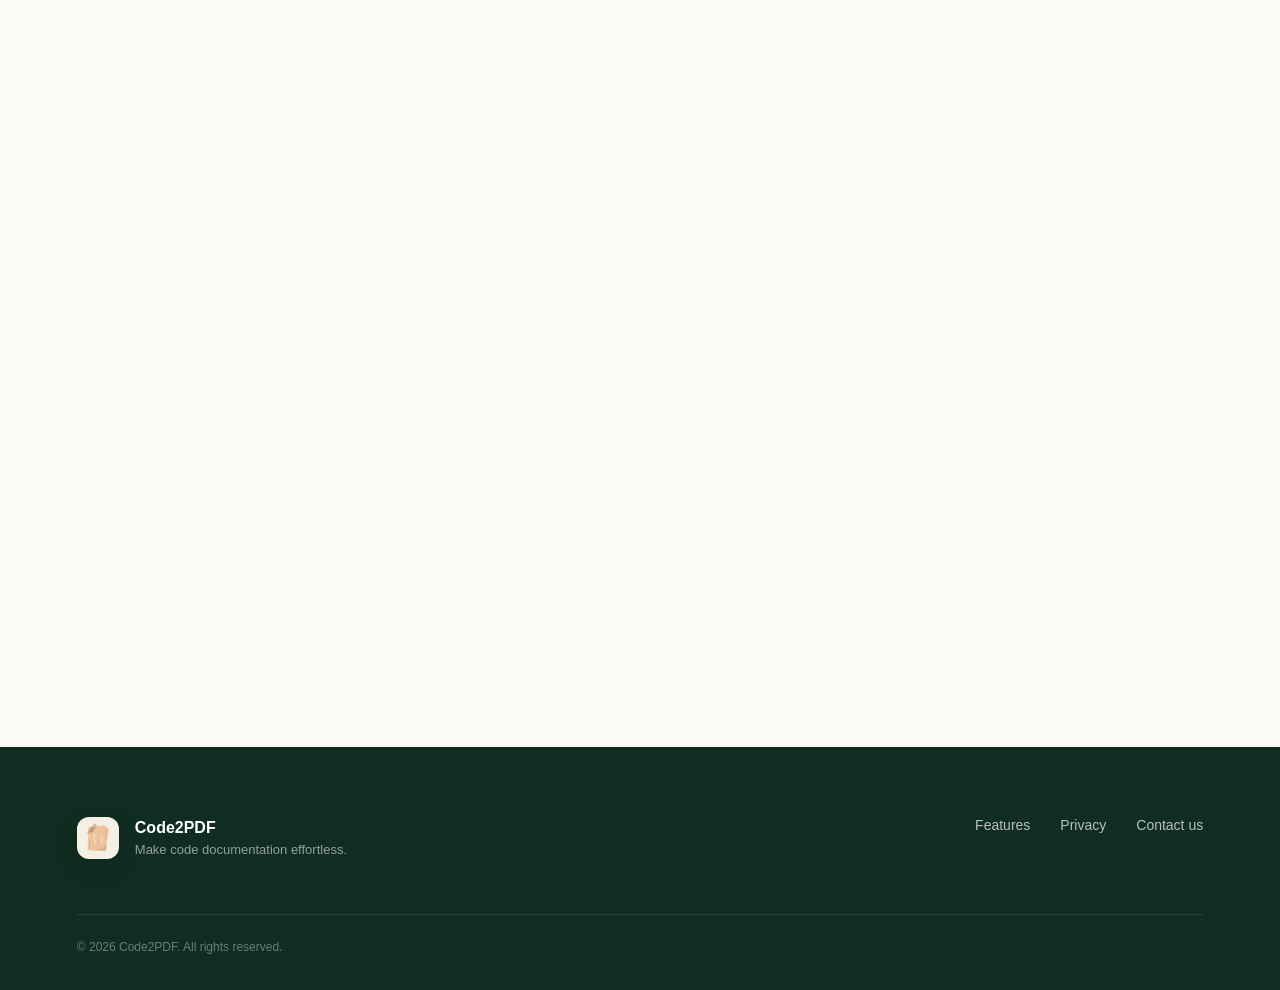
==== commit 130b5b9d: "add i18n" ====
--- a/index.html
+++ b/index.html
@@ -3,9 +3,9 @@
 <head>
   <meta charset="utf-8">
   <meta name="viewport" content="width=device-width, initial-scale=1">
-  <meta name="description" content="软助手 是一款在 Mac 本地扫描代码项目、整理文档样式并导出 PDF 的效率工具。">
+  <meta name="description" content="软助手 是一款在 Mac 本地扫描代码项目、整理文档样式并导出 PDF 的效率工具。" data-i18n-content="meta.description">
   <meta name="theme-color" content="#1f7a52">
-  <title>软助手 — 让代码材料整理更简单</title>
+  <title data-i18n="meta.title">软助手 — 让代码材料整理更简单</title>
   <link rel="icon" href="assets/app-icon.svg" type="image/svg+xml">
   <link rel="stylesheet" href="styles.css">
 </head>
@@ -13,14 +13,15 @@
   <header class="site-header">
     <a class="brand" href="index.html" aria-label="软助手 首页">
       <span class="brand-mark"><img src="assets/app-icon.svg" alt=""></span>
-      <span>软助手</span>
+      <span data-i18n="brand.name">软助手</span>
     </a>
     <button class="nav-toggle" type="button" aria-expanded="false" aria-controls="site-nav" aria-label="打开导航"><span></span><span></span></button>
     <nav id="site-nav" class="site-nav" aria-label="主导航">
-      <a href="#features">功能预览</a>
-      <a href="#workflow">使用流程</a>
-      <a href="privacy.html">隐私政策</a>
-      <a class="nav-cta" href="https://github.com/vegaoqiang/CopyrightAssistantWeb/issues">帮助支持</a>
+      <a href="#features" data-i18n="nav.features">功能预览</a>
+      <a href="#workflow" data-i18n="nav.workflow">使用流程</a>
+      <a href="privacy.html" data-i18n="nav.privacy">隐私政策</a>
+      <label class="language-switcher"><span class="sr-only" data-i18n="language.label">语言</span><select class="language-select" aria-label="语言" data-i18n-aria="language.label"><option value="zh-CN">中文</option><option value="en">English</option><option value="ja">日本語</option><option value="fr">Français</option><option value="de">Deutsch</option></select></label>
+      <a class="nav-cta" href="https://github.com/vegaoqiang/CopyrightAssistantWeb/issues" data-i18n="nav.support">帮助支持</a>
     </nav>
   </header>
 
@@ -28,15 +29,15 @@
     <section class="hero">
       <div class="orb orb-one"></div><div class="orb orb-two"></div><div class="orb orb-three"></div>
       <div class="hero-copy reveal">
-        <p class="eyebrow light">为 macOS 打造</p>
-        <h1>让代码材料整理<br>更简单</h1>
-        <p class="hero-lead">从项目扫描、内容筛选到 PDF 导出，<br>一次完成，全程留在你的 Mac。</p>
+        <p class="eyebrow light" data-i18n="hero.eyebrow">为 macOS 打造</p>
+        <h1 data-i18n="hero.title">让代码材料整理<br>更简单</h1>
+        <p class="hero-lead" data-i18n="hero.lead">从项目扫描、内容筛选到 PDF 导出，<br>一次完成，全程留在你的 Mac。</p>
         <div class="hero-actions">
           <span class="app-store-badge" aria-label="Download on the Mac App Store">
             <img src="assets/Download_on_the_Mac_App_Store_Badge_US-UK_RGB_blk_092917.svg" alt="Download on the Mac App Store">
           </span>
         </div>
-        <p class="hero-note">无需账户 · 无广告 · 无追踪</p>
+        <p class="hero-note" data-i18n="hero.note">无需账户 · 无广告 · 无追踪</p>
       </div>
       <div class="hero-product reveal">
         <div class="icon-stage">
@@ -46,24 +47,23 @@
     </section>
 
     <section class="intro" id="features">
-      <p class="eyebrow">专注一件事</p>
-      <h2>从源代码到整洁文档，<br>少一点重复，多一点专注。</h2>
-      <p>软助手 将繁琐的材料整理流程收进一个清爽、直观的 macOS 应用。</p>
+      <p class="eyebrow" data-i18n="intro.eyebrow">专注一件事</p>
+      <h2 data-i18n="intro.title">从源代码到整洁文档，<br>少一点重复，多一点专注。</h2>
+      <p data-i18n="intro.body">软助手 将繁琐的材料整理流程收进一个清爽、直观的 macOS 应用。</p>
       <div class="pill-row" aria-label="核心能力">
-        <span>智能扫描</span><span>灵活筛选</span><span>样式预览</span><span>PDF 导出</span>
+        <span data-i18n="intro.pill.scan">智能扫描</span><span data-i18n="intro.pill.filter">灵活筛选</span><span data-i18n="intro.pill.preview">样式预览</span><span data-i18n="intro.pill.export">PDF 导出</span>
       </div>
     </section>
-
     <section class="feature feature-scan reveal">
       <div class="feature-copy">
         <span class="feature-number">01</span>
-        <p class="eyebrow">扫描项目</p>
-        <h2>把文件夹拖进来，<br>剩下的交给它。</h2>
-        <p>快速读取项目结构，统计文件与代码行数。支持 Xcode、VS Code、IntelliJ 等常见编辑器工程。</p>
+        <p class="eyebrow" data-i18n="scan.eyebrow">扫描项目</p>
+        <h2 data-i18n="scan.title">把文件夹拖进来，<br>剩下的交给它。</h2>
+        <p data-i18n="scan.body">快速读取项目结构，统计文件与代码行数。支持 Xcode、VS Code、IntelliJ 等常见编辑器工程。</p>
         <ul class="check-list">
-          <li>遵循 .gitignore 规则</li>
-          <li>跳过二进制、隐藏文件和符号链接</li>
-          <li>按目录与文件精细选择</li>
+          <li data-i18n="scan.item.gitignore">遵循 .gitignore 规则</li>
+          <li data-i18n="scan.item.skip">跳过二进制、隐藏文件和符号链接</li>
+          <li data-i18n="scan.item.select">按目录与文件精细选择</li>
         </ul>
       </div>
       <div class="app-shot tilted-right">
@@ -79,20 +79,20 @@
       </div>
       <div class="feature-copy">
         <span class="feature-number">02</span>
-        <p class="eyebrow">设置样式</p>
-        <h2>每一页，都按你的方式呈现。</h2>
-        <p>设置交存范围、每页代码行数和 Markdown 渲染方式，页面预览会随设置同步更新。</p>
-        <div class="mini-grid"><div><b>30 / 40 / 50 / 60</b><span>每页代码行数</span></div><div><b>实时</b><span>页面样式预览</span></div></div>
+        <p class="eyebrow" data-i18n="style.eyebrow">设置样式</p>
+        <h2 data-i18n="style.title">每一页，都按你的方式呈现。</h2>
+        <p data-i18n="style.body">设置交存范围、每页代码行数和 Markdown 渲染方式，页面预览会随设置同步更新。</p>
+        <div class="mini-grid"><div><b>30 / 40 / 50 / 60</b><span data-i18n="style.lines">每页代码行数</span></div><div><b data-i18n="style.live">实时</b><span data-i18n="style.preview">页面样式预览</span></div></div>
       </div>
     </section>
 
     <section class="feature feature-export reveal" id="experience">
       <div class="feature-copy">
         <span class="feature-number">03</span>
-        <p class="eyebrow">生成与导出</p>
-        <h2>预览确认，<br>然后轻松交付。</h2>
-        <p>生成完整文档后逐页检查，自定义文件名与保存位置，把整理好的代码材料导出为 PDF。</p>
-        <a class="button button-dark" href="#workflow">查看完整流程</a>
+        <p class="eyebrow" data-i18n="export.eyebrow">生成与导出</p>
+        <h2 data-i18n="export.title">预览确认，<br>然后轻松交付。</h2>
+        <p data-i18n="export.body">生成完整文档后逐页检查，自定义文件名与保存位置，把整理好的代码材料导出为 PDF。</p>
+        <a class="button button-dark" href="#workflow" data-i18n="export.cta">查看完整流程</a>
       </div>
       <div class="app-shot tilted-right">
         <img class="macbook-frame" src="assets/macbook-pro-space-black.png" alt="" aria-hidden="true" loading="lazy">
@@ -101,34 +101,35 @@
     </section>
 
     <section class="privacy-band reveal">
-      <div><p class="eyebrow light">Privacy by design</p><h2>你的代码，始终是你的。</h2></div>
-      <div><p>扫描、筛选、生成与预览全部在设备本地完成。没有账户、广告、行为分析，也没有远程上传。</p><a class="button button-light" href="privacy.html">阅读隐私政策</a></div>
+      <div><p class="eyebrow light">Privacy by design</p><h2 data-i18n="privacyBand.title">你的代码，始终是你的。</h2></div>
+      <div><p data-i18n="privacyBand.body">扫描、筛选、生成与预览全部在设备本地完成。没有账户、广告、行为分析，也没有远程上传。</p><a class="button button-light" href="privacy.html" data-i18n="privacyBand.cta">阅读隐私政策</a></div>
     </section>
 
     <section class="workflow" id="workflow">
-      <p class="eyebrow">简单三步</p><h2>打开、整理、导出。</h2>
+      <p class="eyebrow" data-i18n="workflow.eyebrow">简单三步</p><h2 data-i18n="workflow.title">打开、整理、导出。</h2>
       <div class="steps">
-        <article><span>1</span><h3>选择项目</h3><p>拖入项目文件夹，应用自动读取目录与源码。</p></article>
-        <article><span>2</span><h3>调整规则</h3><p>筛选内容、设置交存范围和文档排版。</p></article>
-        <article><span>3</span><h3>导出 PDF</h3><p>预览生成结果，保存到你选择的本地位置。</p></article>
+        <article><span>1</span><h3 data-i18n="workflow.step1.title">选择项目</h3><p data-i18n="workflow.step1.body">拖入项目文件夹，应用自动读取目录与源码。</p></article>
+        <article><span>2</span><h3 data-i18n="workflow.step2.title">调整规则</h3><p data-i18n="workflow.step2.body">筛选内容、设置交存范围和文档排版。</p></article>
+        <article><span>3</span><h3 data-i18n="workflow.step3.title">导出 PDF</h3><p data-i18n="workflow.step3.body">预览生成结果，保存到你选择的本地位置。</p></article>
       </div>
     </section>
 
     <section class="gallery reveal">
-      <div class="gallery-heading"><div><p class="eyebrow">产品一览</p><h2>熟悉的 Mac 体验。</h2></div><p>遵循 macOS 的交互习惯，界面清晰，操作自然。</p></div>
+      <div class="gallery-heading"><div><p class="eyebrow" data-i18n="gallery.eyebrow">产品一览</p><h2 data-i18n="gallery.title">熟悉的 Mac 体验。</h2></div><p data-i18n="gallery.body">遵循 macOS 的交互习惯，界面清晰，操作自然。</p></div>
       <div class="gallery-grid">
-        <figure><img src="assets/project-picker.png" alt="项目文件夹选择界面" loading="lazy"><figcaption>选择项目与筛选规则</figcaption></figure>
-        <figure><img src="assets/project-tree.png" alt="项目文件树界面" loading="lazy"><figcaption>清晰查看项目结构</figcaption></figure>
-        <figure><img src="assets/style-preview.png" alt="文档样式预览界面" loading="lazy"><figcaption>边设置，边预览</figcaption></figure>
+        <figure><img src="assets/project-picker.png" alt="项目文件夹选择界面" loading="lazy"><figcaption data-i18n="gallery.item1">选择项目与筛选规则</figcaption></figure>
+        <figure><img src="assets/project-tree.png" alt="项目文件树界面" loading="lazy"><figcaption data-i18n="gallery.item2">清晰查看项目结构</figcaption></figure>
+        <figure><img src="assets/style-preview.png" alt="文档样式预览界面" loading="lazy"><figcaption data-i18n="gallery.item3">边设置，边预览</figcaption></figure>
       </div>
     </section>
   </main>
 
   <footer>
-    <div class="footer-brand"><span class="brand-mark"><img src="assets/app-icon.svg" alt=""></span><div><b>软助手</b><span>让代码材料整理更简单。</span></div></div>
-    <div class="footer-links"><a href="#features">功能预览</a><a href="privacy.html">隐私政策</a><a href="mailto:wobangnainaiganhuo@outlook.com">联系我们</a></div>
-    <p class="copyright">© 2026 软助手. All rights reserved.</p>
+    <div class="footer-brand"><span class="brand-mark"><img src="assets/app-icon.svg" alt=""></span><div><b data-i18n="brand.name">软助手</b><span data-i18n="footer.tagline">让代码材料整理更简单。</span></div></div>
+    <div class="footer-links"><a href="#features" data-i18n="nav.features">功能预览</a><a href="privacy.html" data-i18n="nav.privacy">隐私政策</a><a href="mailto:wobangnainaiganhuo@outlook.com" data-i18n="footer.contact">联系我们</a></div>
+    <p class="copyright" data-i18n="footer.copyright">© 2026 软助手. All rights reserved.</p>
   </footer>
+  <script src="i18n.js"></script>
   <script src="script.js"></script>
 </body>
 </html>
--- a/styles.css
+++ b/styles.css
@@ -6,3 +6,4 @@
 @media(prefers-reduced-motion:reduce){html{scroll-behavior:auto}.reveal{opacity:1;transform:none;transition:none}.button{transition:none}}
 .app-store-badge{display:inline-block;width:190px;filter:drop-shadow(0 14px 24px rgba(0,0,0,.2));user-select:none}.app-store-badge img{width:100%;height:auto}
 .app-shot{position:relative;aspect-ratio:3860/2540;overflow:visible;border-radius:0;background:transparent;box-shadow:none;filter:drop-shadow(0 28px 40px rgba(18,53,38,.18))}.app-shot .macbook-frame{position:absolute;z-index:2;inset:0;width:100%;height:100%;object-fit:contain;pointer-events:none}.macbook-screen{position:absolute;z-index:1;left:9.95%;top:9.75%;width:80.15%;height:84.05%;overflow:hidden;border-radius:1.5% 1.5% .6% .6%;background:#000}.app-shot .macbook-screen img{position:absolute;left:50%;top:50%;width:100%;height:100%;max-width:none;object-fit:cover;transform:translate(-50%,-50%)}.app-shot.tilted-right,.app-shot.tilted-left{transform:none}
+.sr-only{position:absolute;width:1px;height:1px;padding:0;margin:-1px;overflow:hidden;clip:rect(0,0,0,0);white-space:nowrap;border:0}.language-switcher{display:inline-flex;align-items:center}.language-select{appearance:none;min-width:92px;padding:9px 28px 9px 12px;border:1px solid rgba(255,255,255,.28);border-radius:999px;background-color:rgba(255,255,255,.12);background-image:linear-gradient(45deg,transparent 50%,currentColor 50%),linear-gradient(135deg,currentColor 50%,transparent 50%);background-position:calc(100% - 15px) 50%,calc(100% - 11px) 50%;background-size:4px 4px,4px 4px;background-repeat:no-repeat;color:inherit;font:inherit;font-size:12px;font-weight:700;cursor:pointer}.language-select option{color:var(--ink);background:#fff}.header-tools{display:flex;align-items:center;gap:22px}.policy-card h3 b{font:inherit}.policy-hero h1,.policy-card h2{overflow-wrap:anywhere;hyphens:auto}@media(max-width:900px){.site-nav .language-switcher{padding:10px 13px}.site-nav .language-select{width:100%;color:var(--ink);border-color:var(--line);background-color:var(--green-pale)}.header-tools{gap:14px}.solid-header .language-select{min-width:82px}}@media(max-width:560px){.header-tools{gap:10px}.solid-header .brand>span:last-child{display:none}.solid-header .language-select{min-width:76px;padding-left:10px}.back-link{font-size:12px}.policy-hero h1{font-size:44px}.policy-card h2{font-size:38px}}
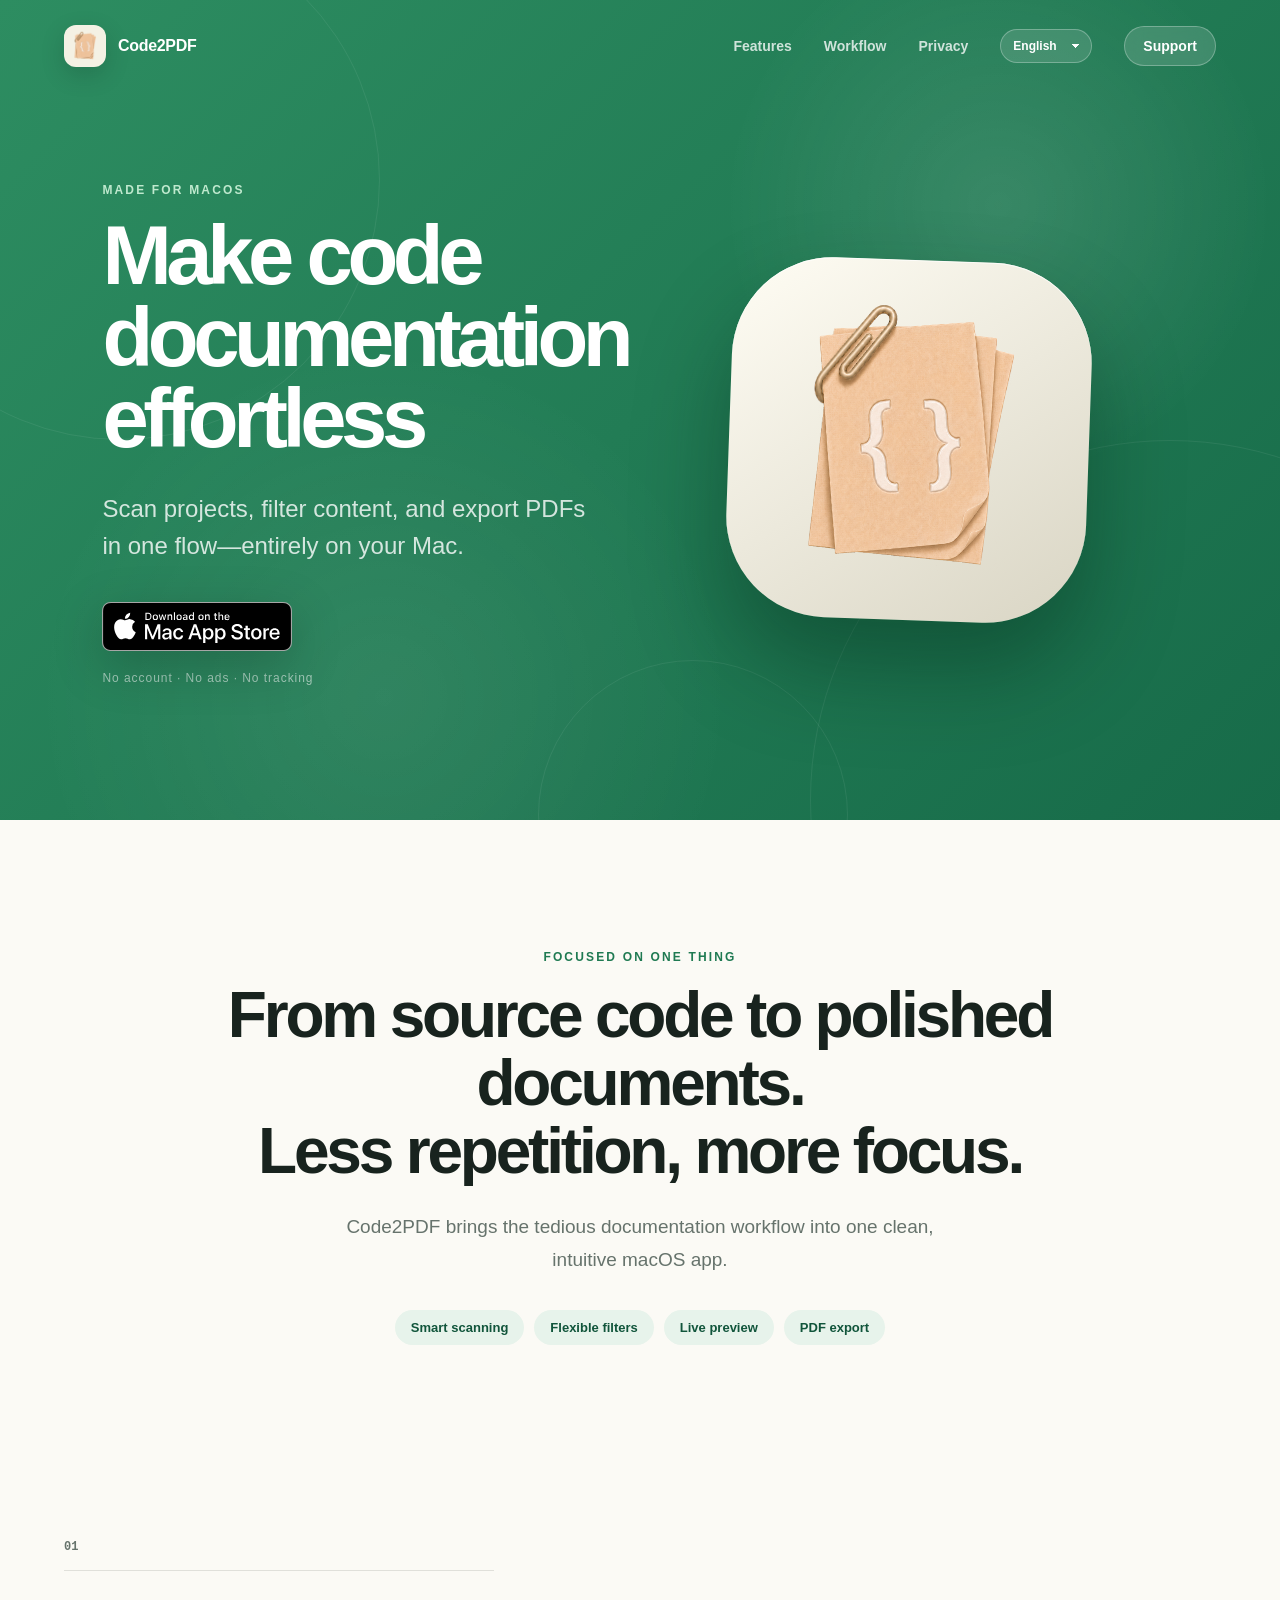
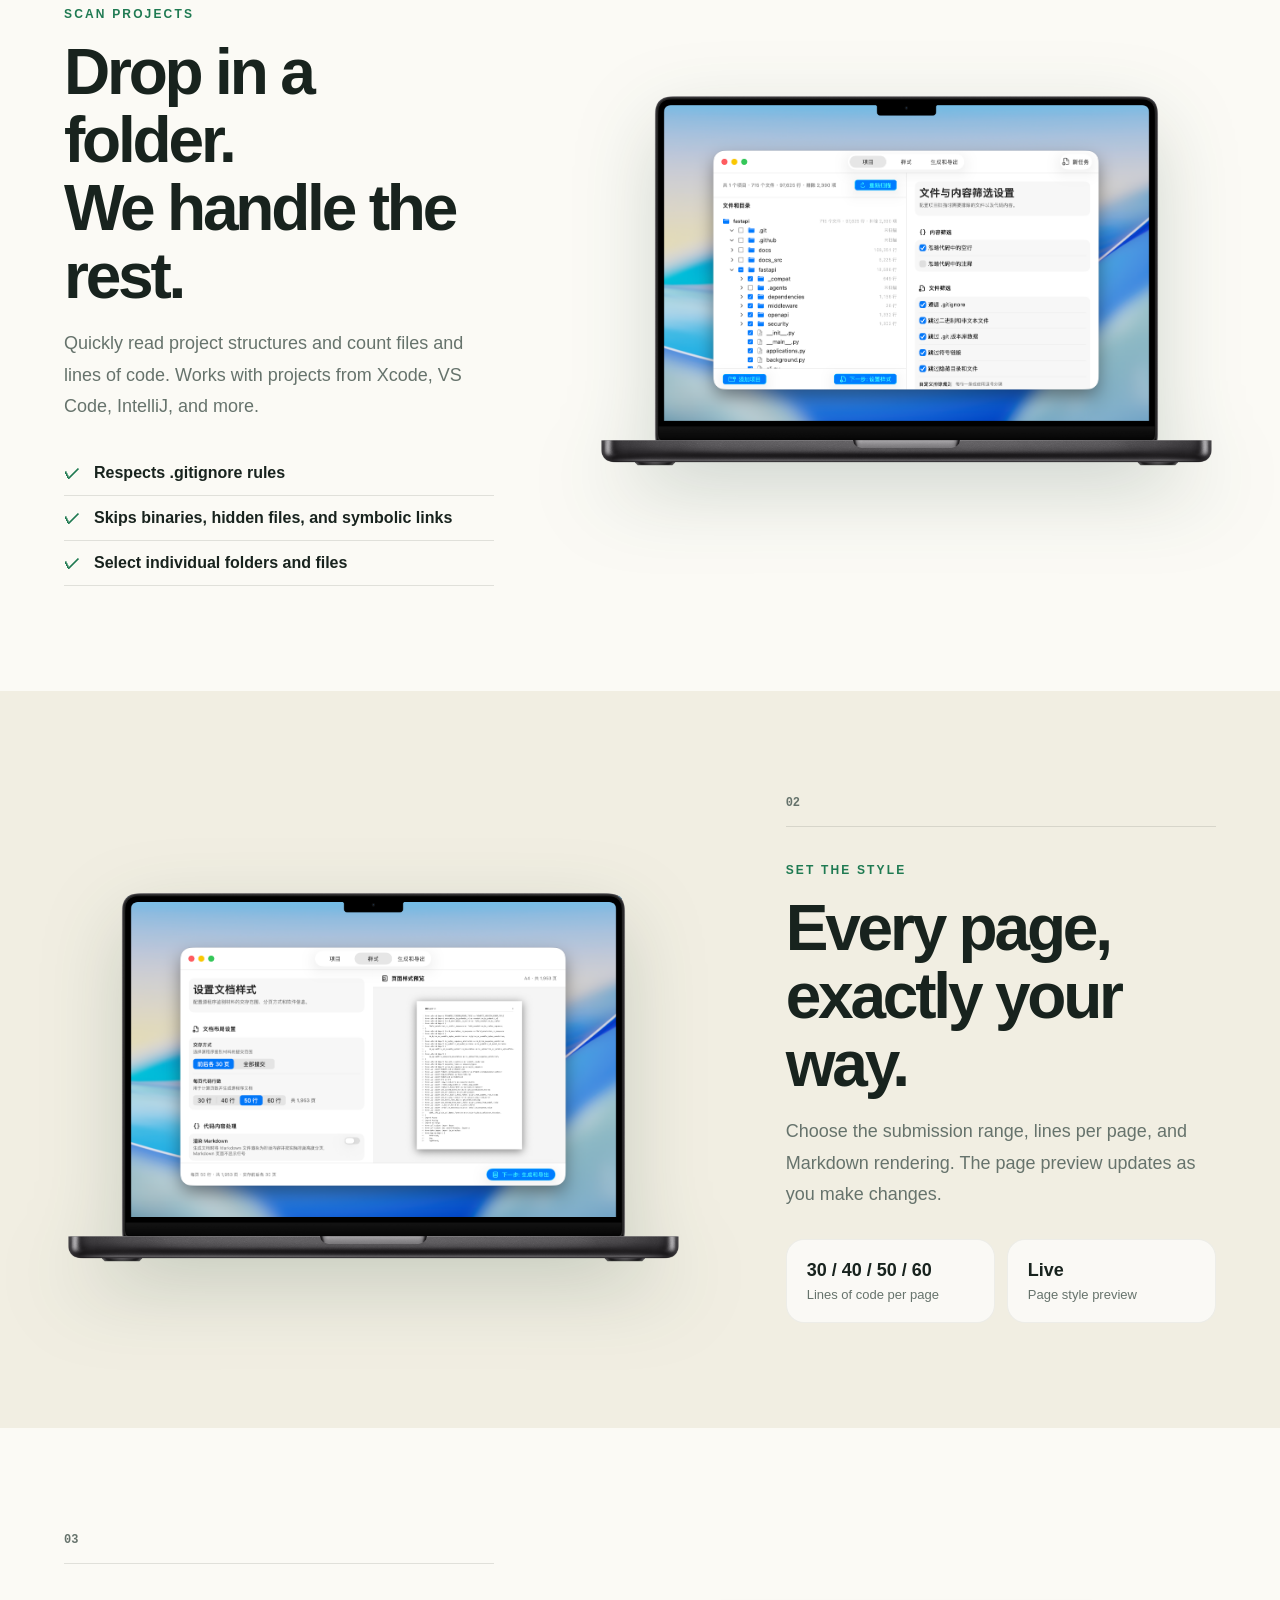
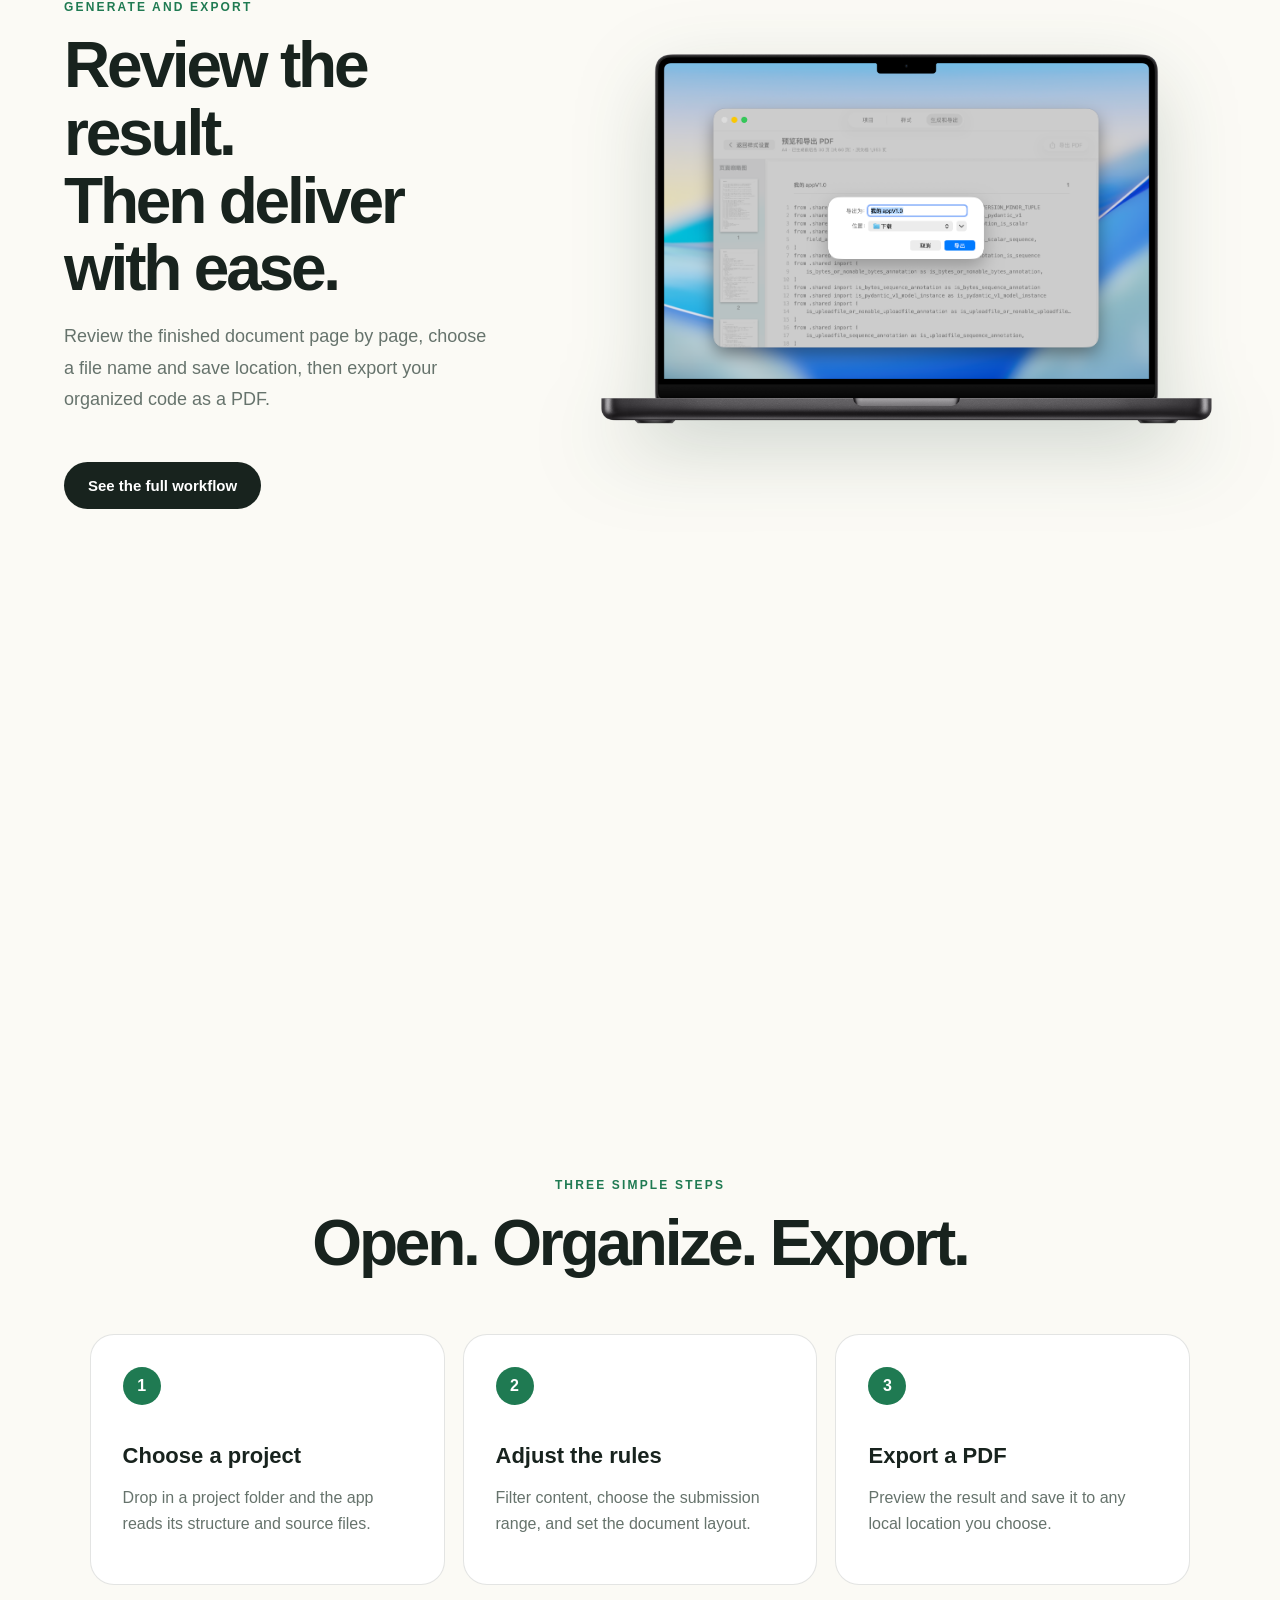
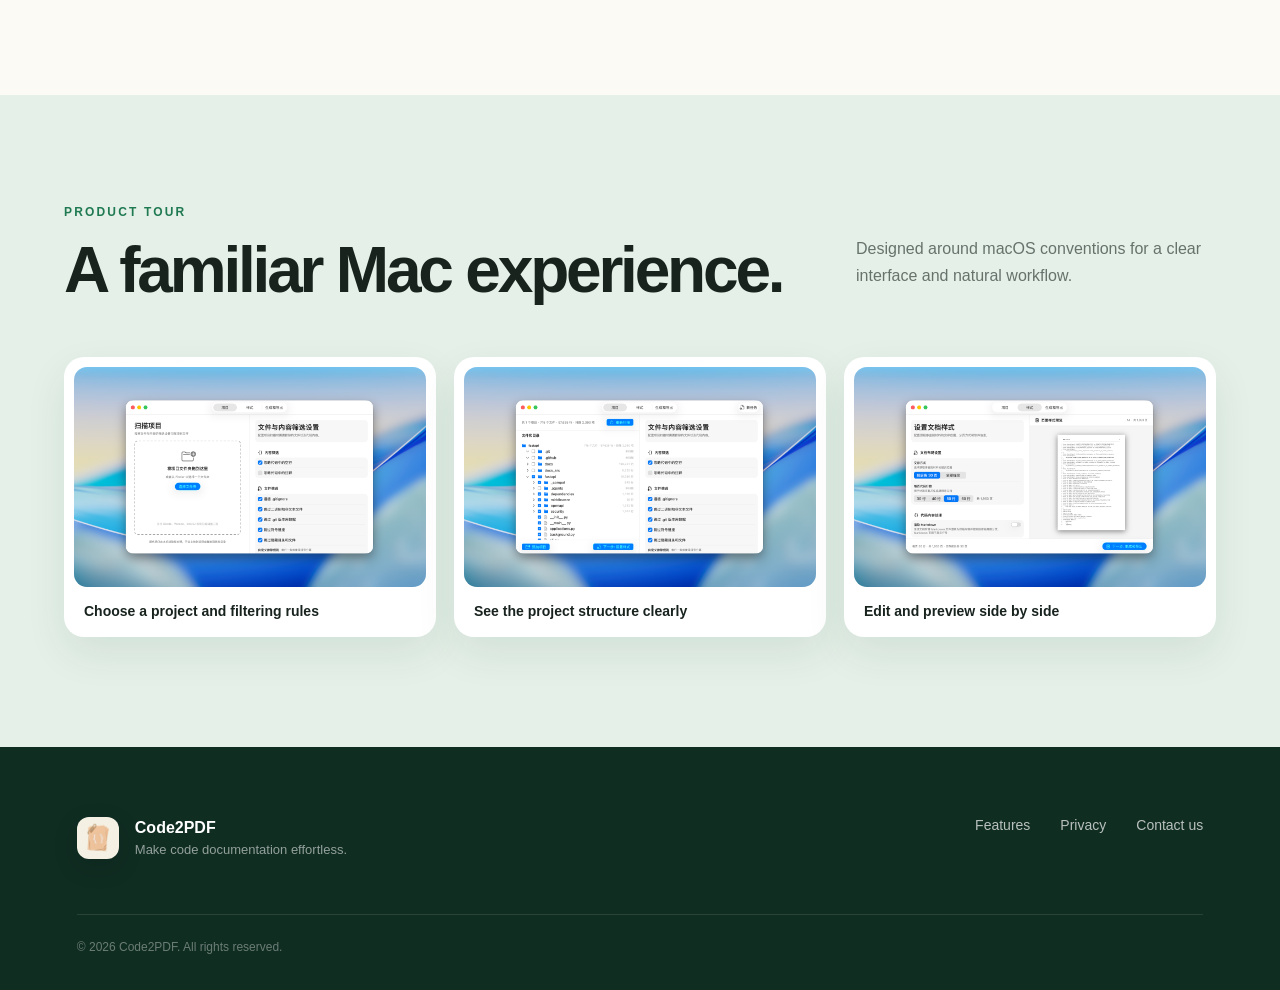
==== commit 9ac31047: "更新app连接" ====
--- a/index.html
+++ b/index.html
@@ -33,9 +33,9 @@
         <h1 data-i18n="hero.title">让代码材料整理<br>更简单</h1>
         <p class="hero-lead" data-i18n="hero.lead">从项目扫描、内容筛选到 PDF 导出，<br>一次完成，全程留在你的 Mac。</p>
         <div class="hero-actions">
-          <span class="app-store-badge" aria-label="Download on the Mac App Store">
+          <a class="app-store-badge" href="macappstore://apps.apple.com/app/id6798466093" aria-label="Download on the Mac App Store">
             <img src="assets/Download_on_the_Mac_App_Store_Badge_US-UK_RGB_blk_092917.svg" alt="Download on the Mac App Store">
-          </span>
+          </a>
         </div>
         <p class="hero-note" data-i18n="hero.note">无需账户 · 无广告 · 无追踪</p>
       </div>
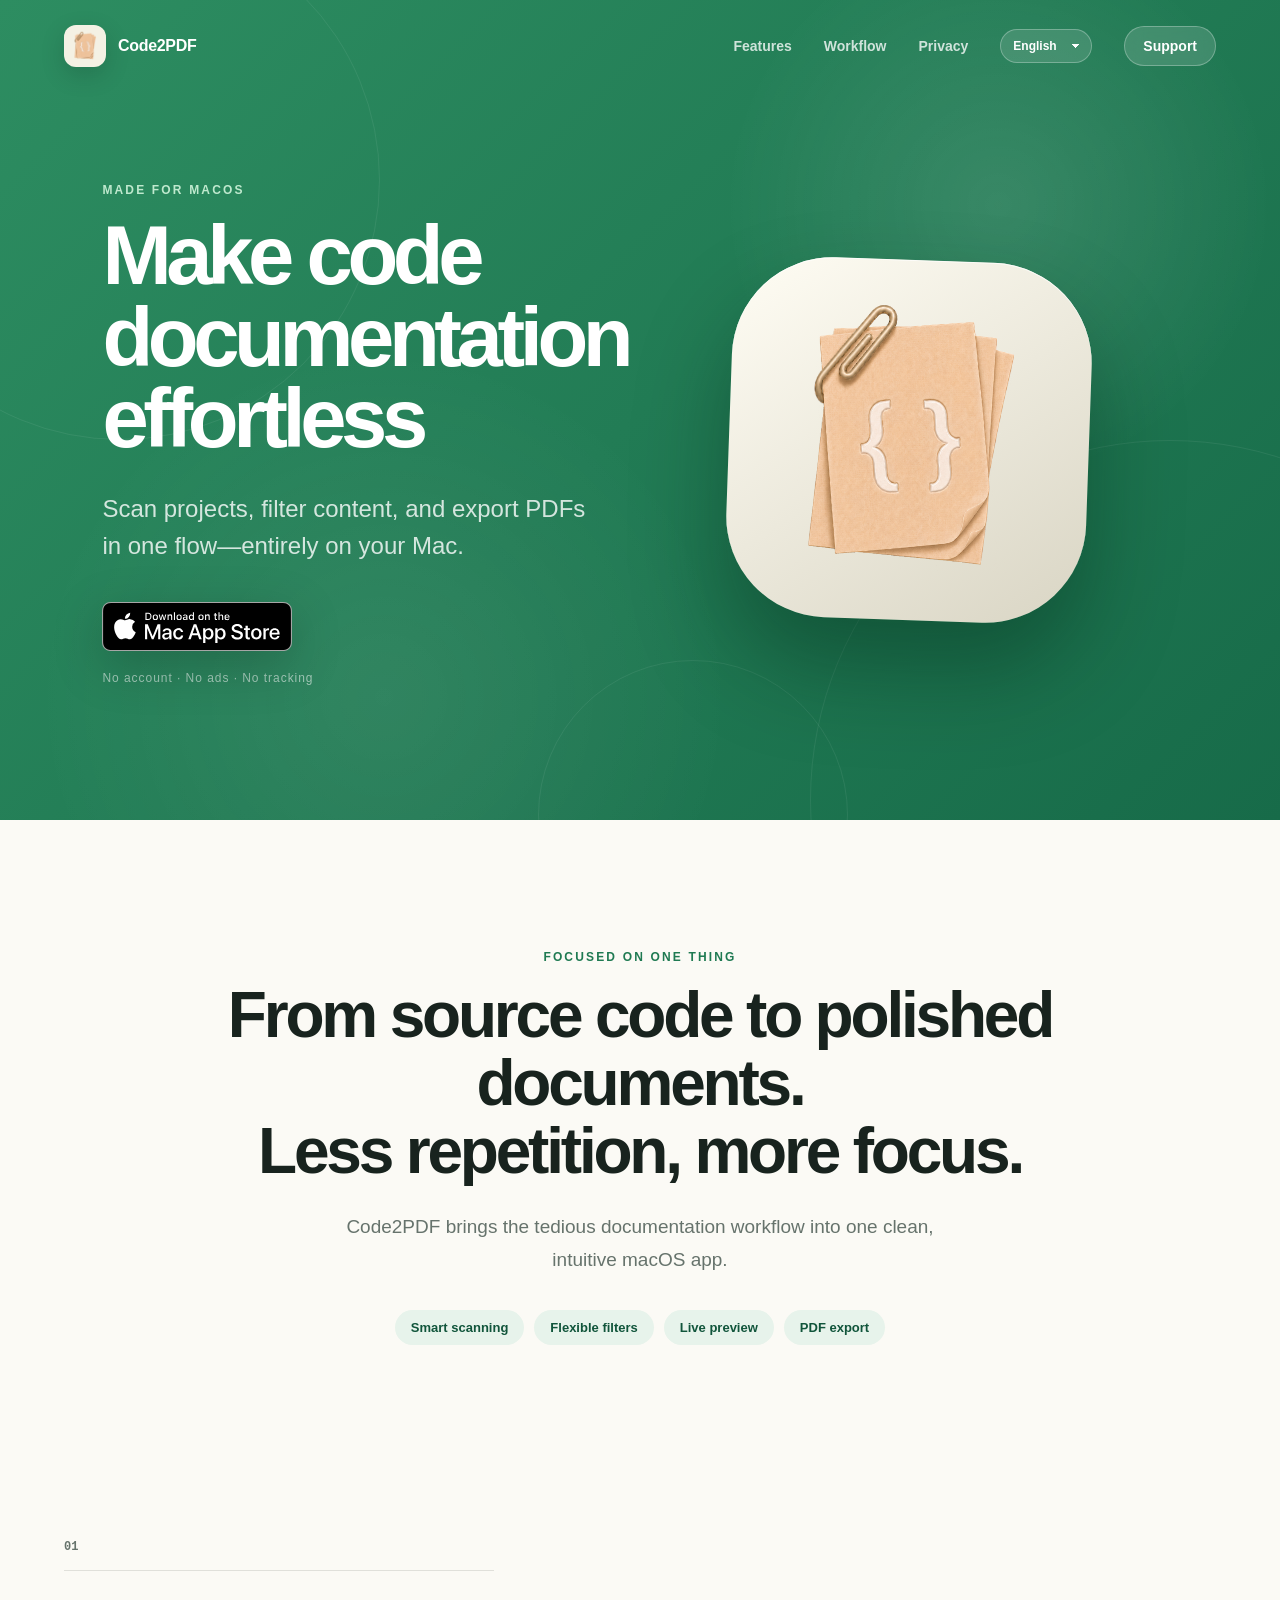
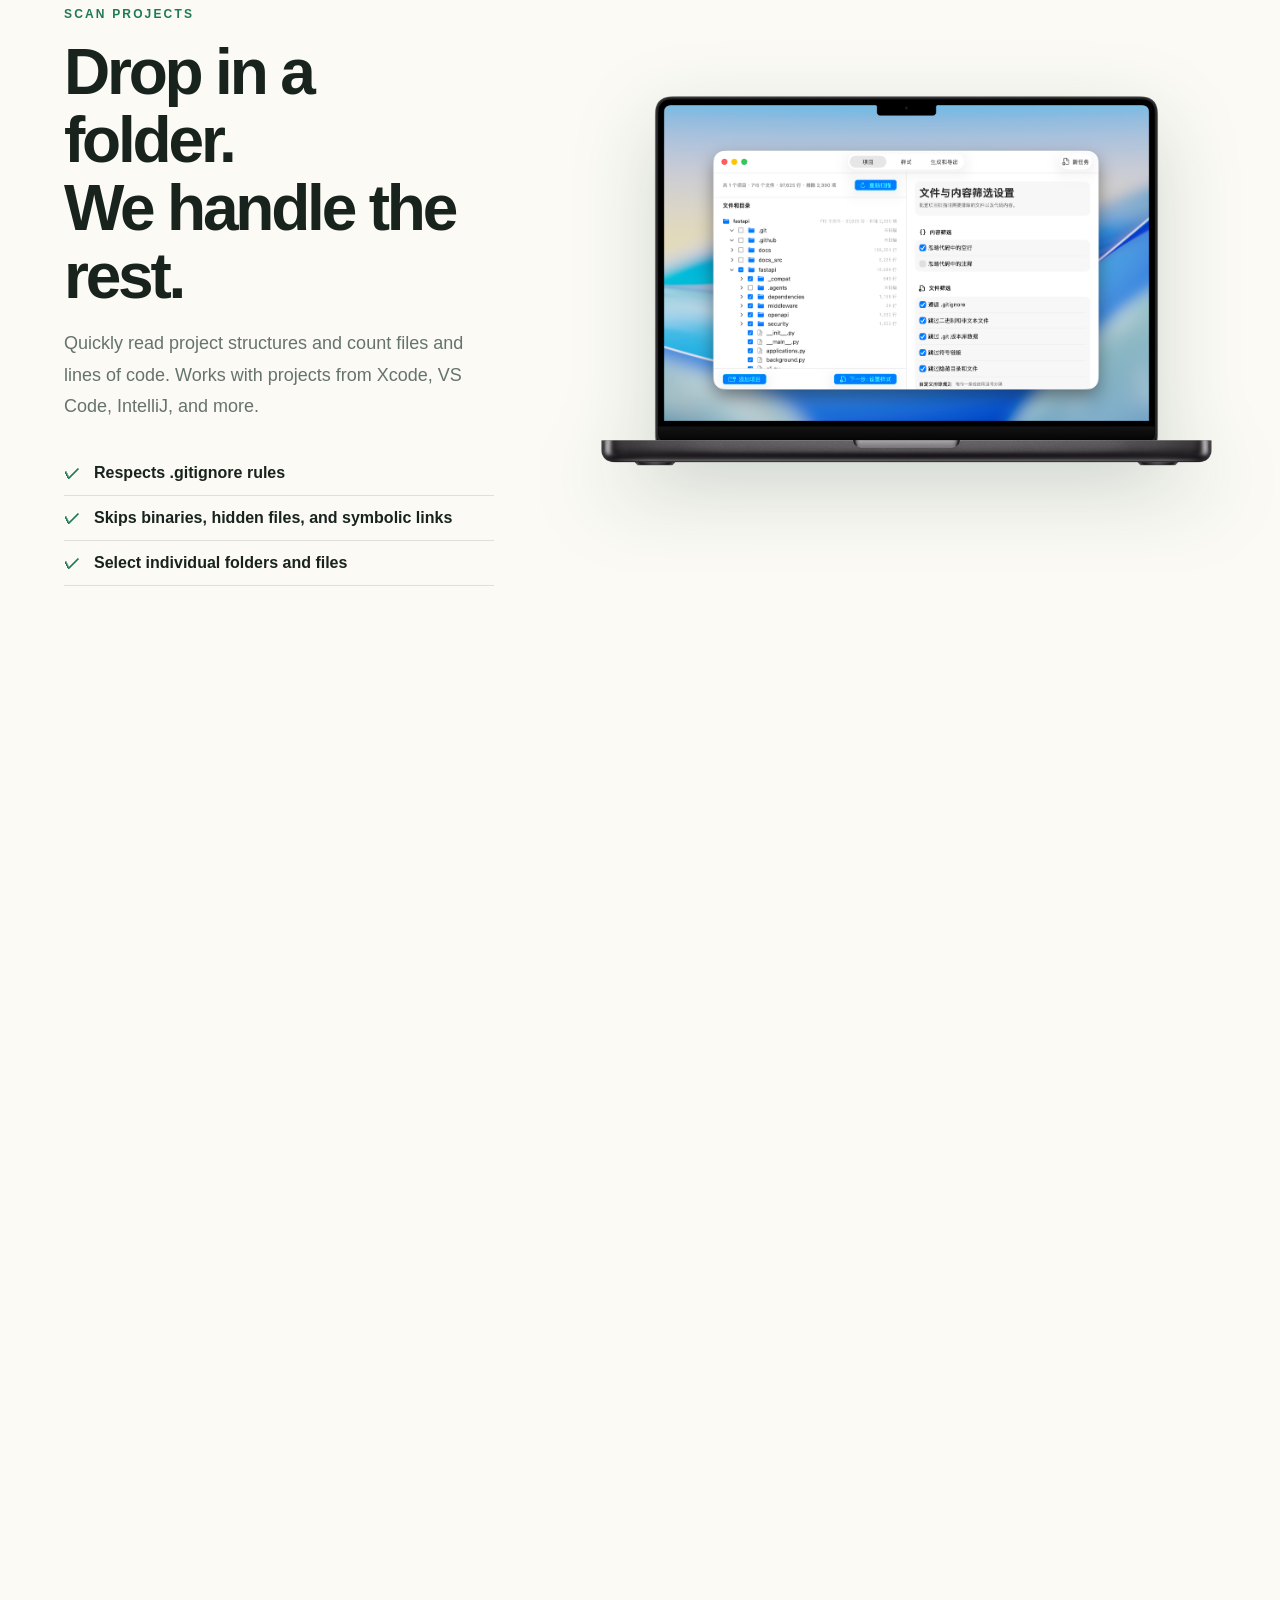
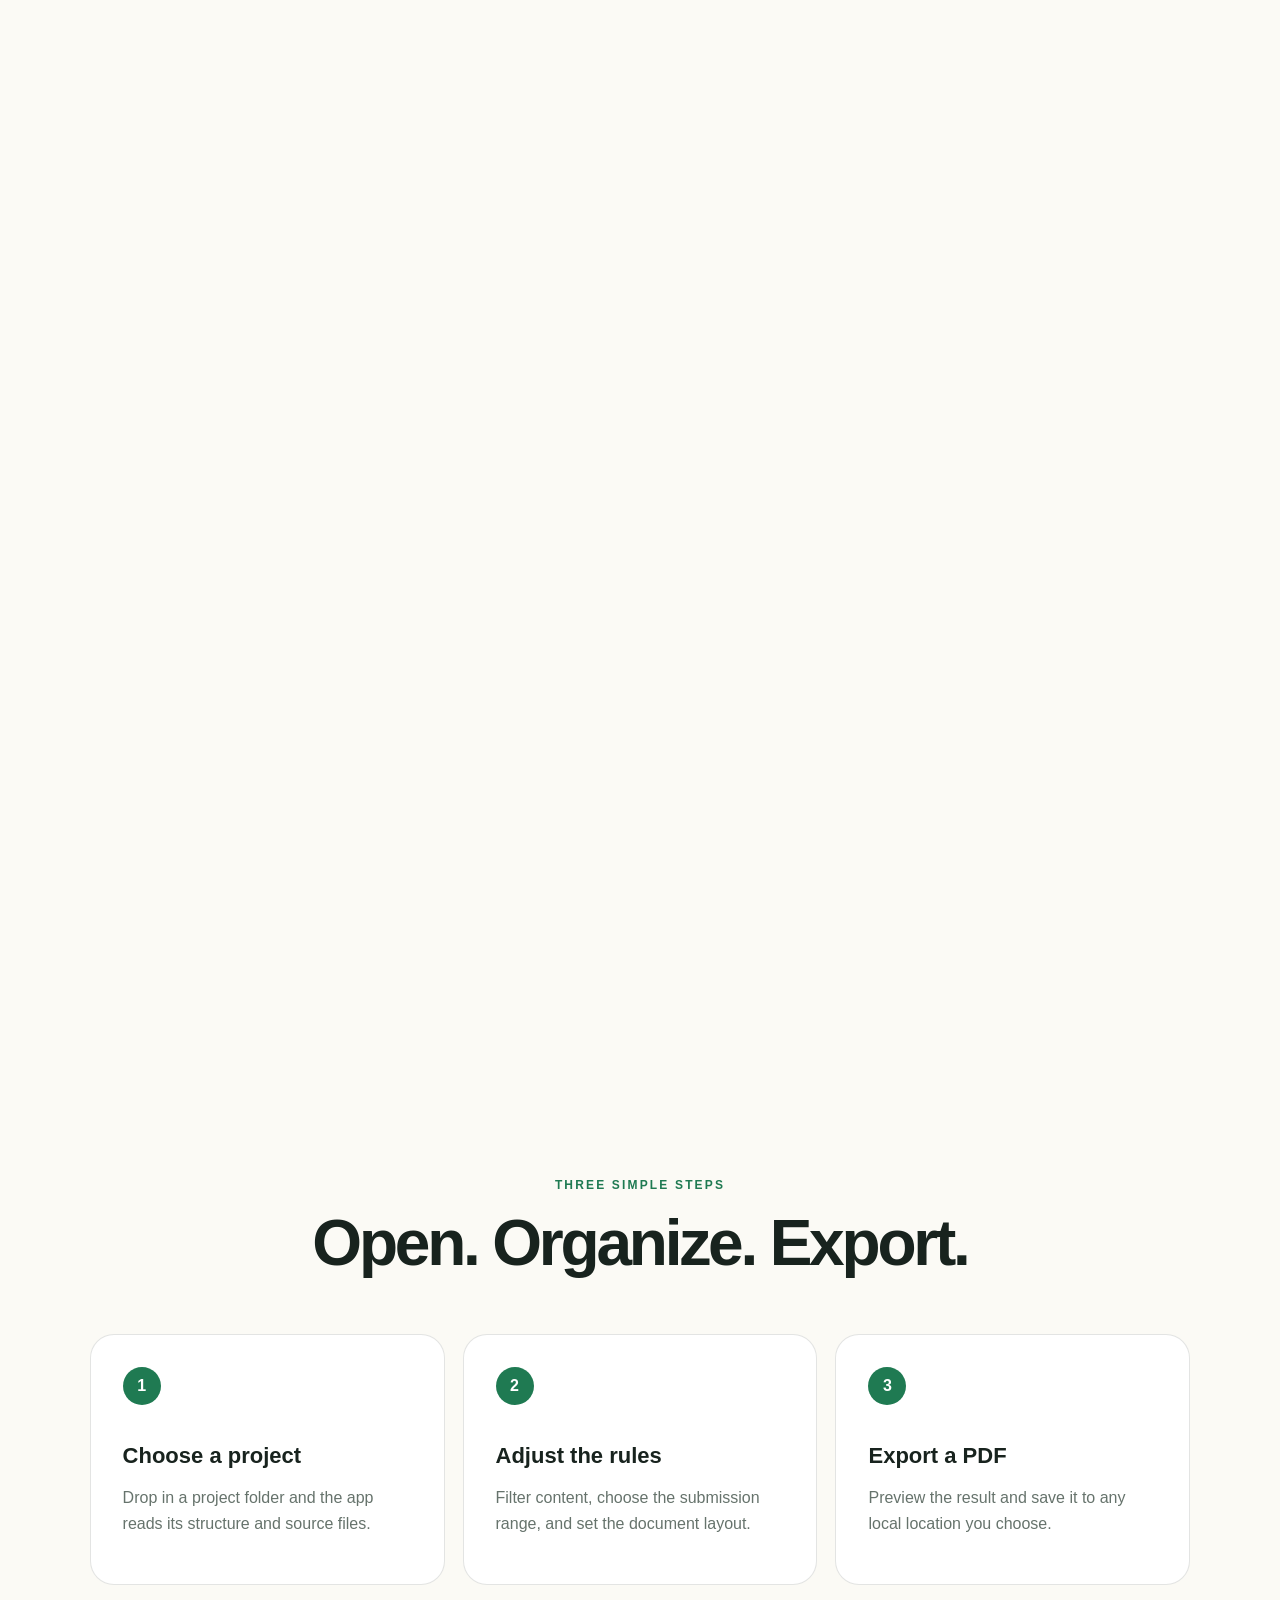
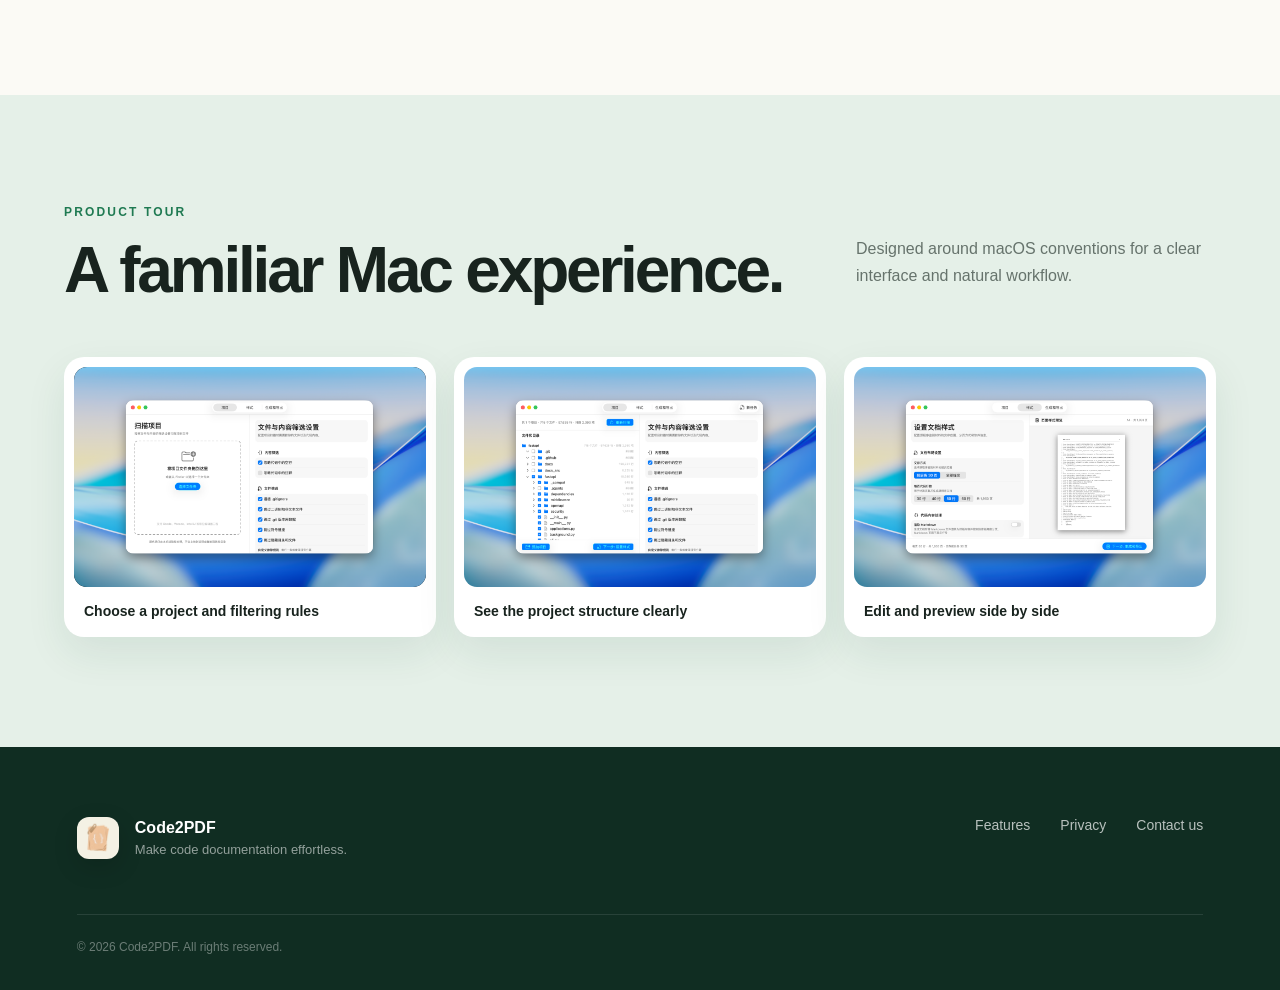
==== commit 6b72c99c: "修改页面描述" ====
--- a/index.html
+++ b/index.html
@@ -5,7 +5,7 @@
   <meta name="viewport" content="width=device-width, initial-scale=1">
   <meta name="description" content="软助手 是一款在 Mac 本地扫描代码项目、整理文档样式并导出 PDF 的效率工具。" data-i18n-content="meta.description">
   <meta name="theme-color" content="#1f7a52">
-  <title data-i18n="meta.title">软助手 — 让代码材料整理更简单</title>
+  <title data-i18n="meta.title">软助手 — 让申请软著时的代码材料整理更简单</title>
   <link rel="icon" href="assets/app-icon.svg" type="image/svg+xml">
   <link rel="stylesheet" href="styles.css">
 </head>
@@ -29,8 +29,8 @@
     <section class="hero">
       <div class="orb orb-one"></div><div class="orb orb-two"></div><div class="orb orb-three"></div>
       <div class="hero-copy reveal">
-        <p class="eyebrow light" data-i18n="hero.eyebrow">为 macOS 打造</p>
-        <h1 data-i18n="hero.title">让代码材料整理<br>更简单</h1>
+        <p class="eyebrow light" data-i18n="hero.eyebrow">专为软著申请打造</p>
+        <h1 data-i18n="hero.title">让申请软著时的代码材料整理<br>更简单</h1>
         <p class="hero-lead" data-i18n="hero.lead">从项目扫描、内容筛选到 PDF 导出，<br>一次完成，全程留在你的 Mac。</p>
         <div class="hero-actions">
           <a class="app-store-badge" href="macappstore://apps.apple.com/app/id6798466093" aria-label="Download on the Mac App Store">
